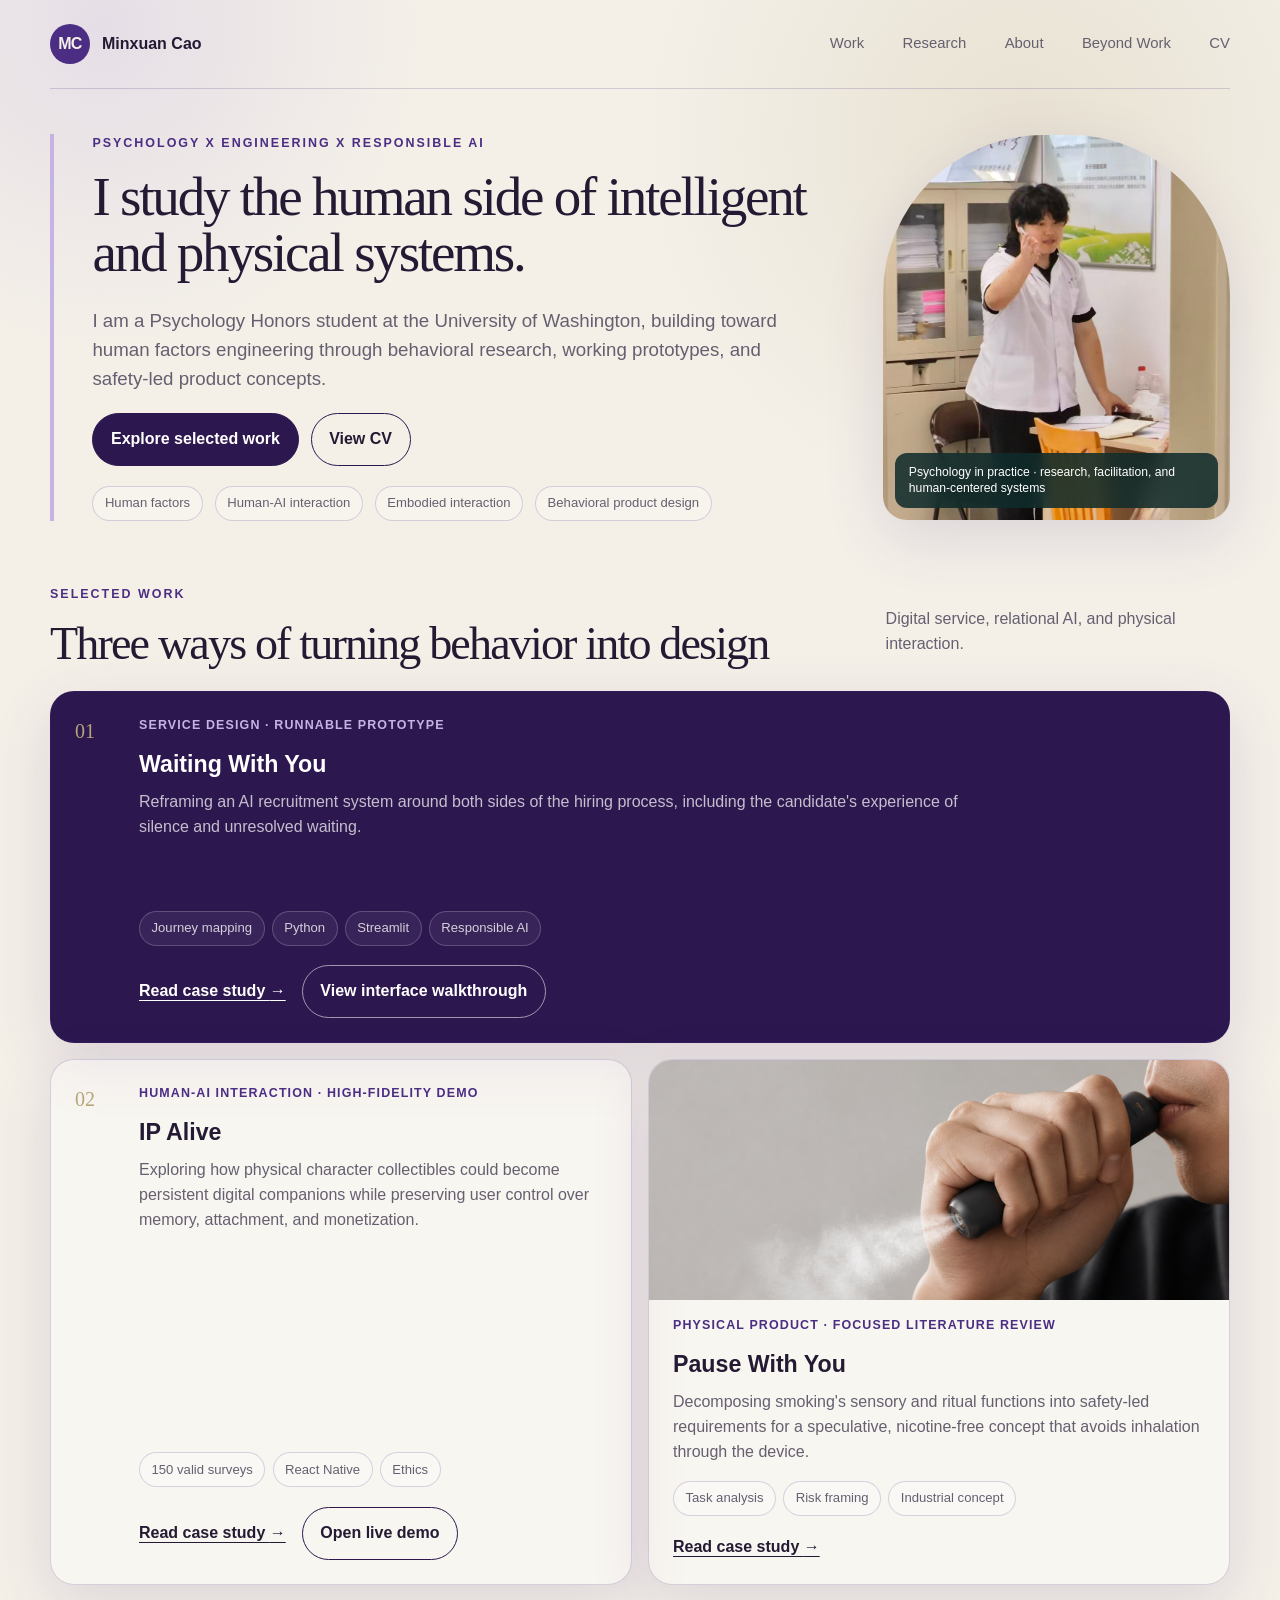
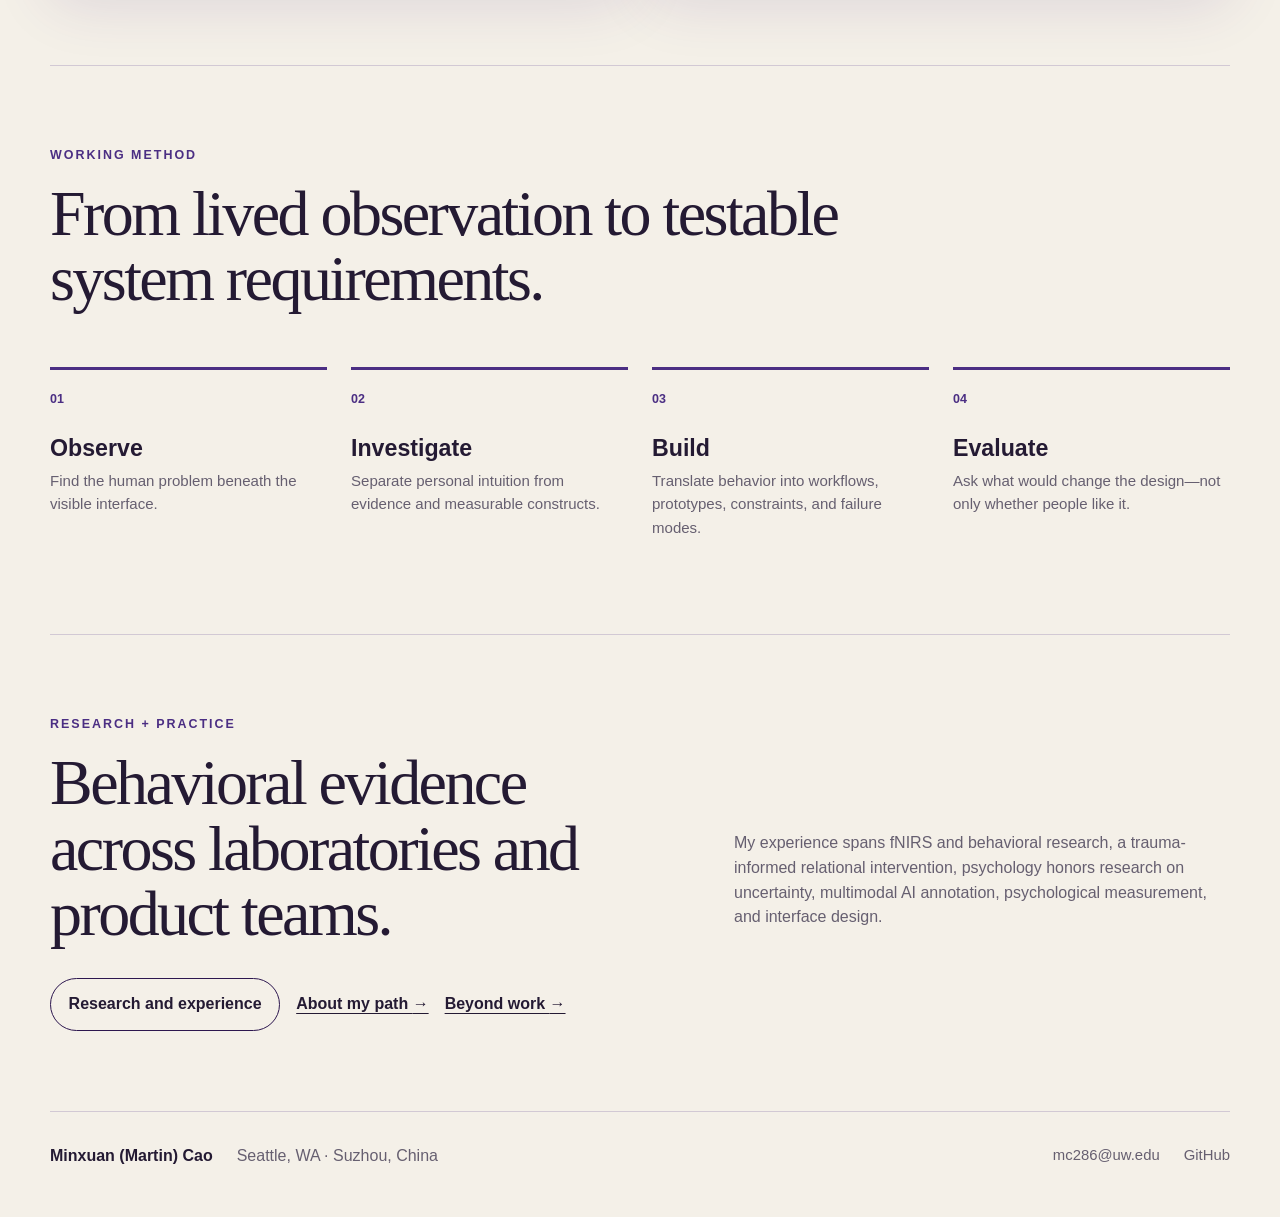
==== index.html @ 7fe69be4 "Refresh portfolio with UW purple palette" ====
<!doctype html>
<html lang="en">
  <head>
    <meta charset="UTF-8" />
    <meta name="viewport" content="width=device-width, initial-scale=1.0" />
    <meta
      name="description"
      content="Minxuan (Martin) Cao's portfolio in human factors, human-AI interaction, behavioral research, and physical product design."
    />
    <meta name="theme-color" content="#2d174f" />
    <meta property="og:title" content="Minxuan (Martin) Cao | Human Factors Portfolio" />
    <meta property="og:description" content="Human factors, human-AI interaction, and behavioral product design through research and working prototypes." />
    <meta property="og:image" content="https://martincaominxuan.github.io/Beginner-Martin-personal-portfolio/assets/images/og-uw.png" />
    <meta property="og:type" content="website" />
    <meta name="twitter:card" content="summary_large_image" />
    <meta name="twitter:title" content="Minxuan (Martin) Cao | Human Factors Portfolio" />
    <meta name="twitter:description" content="Human factors, human-AI interaction, and behavioral product design through research and working prototypes." />
    <meta name="twitter:image" content="https://martincaominxuan.github.io/Beginner-Martin-personal-portfolio/assets/images/og-uw.png" />
    <title>Minxuan (Martin) Cao | Human Factors Portfolio</title>
    <link rel="stylesheet" href="styles.css?v=20261004-uw" />
  </head>
  <body>
    <a class="skip-link" href="#main">Skip to content</a>
    <header class="site-header">
      <a class="wordmark" href="index.html" aria-label="Martin Cao home">
        <span>MC</span>
        <span class="wordmark-text">Minxuan Cao</span>
      </a>
      <nav aria-label="Primary navigation">
        <a href="#work">Work</a>
        <a href="research.html">Research</a>
        <a href="about.html">About</a>
        <a href="personal.html">Beyond Work</a>
        <a href="assets/documents/Martin_Cao_Web_CV.pdf">CV</a>
      </nav>
    </header>

    <main id="main">
      <section class="hero" aria-labelledby="hero-title">
        <div class="hero-content">
          <div class="eyebrow">Psychology x Engineering x Responsible AI</div>
          <h1 id="hero-title">I study the human side of intelligent and physical systems.</h1>
          <p class="hero-copy">
            I am a Psychology Honors student at the University of Washington, building toward
            human factors engineering through behavioral research, working prototypes, and
            safety-led product concepts.
          </p>
          <div class="hero-actions">
            <a class="button button-primary" href="#work">Explore selected work</a>
            <a class="button button-secondary" href="assets/documents/Martin_Cao_Web_CV.pdf">View CV</a>
          </div>
          <ul class="focus-list" aria-label="Areas of focus">
            <li>Human factors</li>
            <li>Human-AI interaction</li>
            <li>Embodied interaction</li>
            <li>Behavioral product design</li>
          </ul>
        </div>
        <figure class="hero-portrait">
          <img src="assets/images/martin-research.jpg?v=20261004" alt="Martin Cao speaking during a psychology program activity" />
          <figcaption>Psychology in practice · research, facilitation, and human-centered systems</figcaption>
        </figure>
      </section>

      <section class="work-section" id="work" aria-labelledby="work-title">
        <div class="section-heading">
          <div>
            <p class="eyebrow">Selected work</p>
            <h2 id="work-title">Three ways of turning behavior into design</h2>
          </div>
          <p>Digital service, relational AI, and physical interaction.</p>
        </div>

        <div class="project-grid">
          <article class="project-card project-card-featured">
            <div class="project-index">01</div>
            <div class="project-body">
              <p class="project-type">Service design · Runnable prototype</p>
              <h3>Waiting With You</h3>
              <p>
                Reframing an AI recruitment system around both sides of the hiring process,
                including the candidate's experience of silence and unresolved waiting.
              </p>
              <ul class="project-tags">
                <li>Journey mapping</li><li>Python</li><li>Streamlit</li><li>Responsible AI</li>
              </ul>
              <div class="project-links"><a class="text-link" href="case-studies/waiting-with-you.html">Read case study <span aria-hidden="true">→</span></a><a class="button button-secondary" href="case-studies/waiting-with-you.html#prototype">View interface walkthrough</a></div>
            </div>
          </article>

          <article class="project-card">
            <div class="project-index">02</div>
            <div class="project-body">
              <p class="project-type">Human-AI interaction · High-fidelity demo</p>
              <h3>IP Alive</h3>
              <p>
                Exploring how physical character collectibles could become persistent digital
                companions while preserving user control over memory, attachment, and monetization.
              </p>
              <ul class="project-tags">
                <li>150 valid surveys</li><li>React Native</li><li>Ethics</li>
              </ul>
              <div class="project-links"><a class="text-link" href="case-studies/ip-alive.html">Read case study <span aria-hidden="true">→</span></a><a class="button button-secondary" href="demos/ip-alive/">Open live demo</a></div>
            </div>
          </article>

          <article class="project-card project-card-image">
            <img src="assets/images/pause-with-you-hero.png" alt="Pause With You short cylindrical concept held in a closed-fist grip" />
            <div class="project-body">
              <p class="project-type">Physical product · Focused literature review</p>
              <h3>Pause With You</h3>
              <p>
                Decomposing smoking's sensory and ritual functions into safety-led requirements
                for a speculative, nicotine-free concept that avoids inhalation through the device.
              </p>
              <ul class="project-tags">
                <li>Task analysis</li><li>Risk framing</li><li>Industrial concept</li>
              </ul>
              <a class="text-link" href="case-studies/pause-with-you.html">Read case study <span aria-hidden="true">→</span></a>
            </div>
          </article>
        </div>
      </section>

      <section class="approach" id="approach" aria-labelledby="approach-title">
        <p class="eyebrow">Working method</p>
        <h2 id="approach-title">From lived observation to testable system requirements.</h2>
        <div class="process-grid">
          <div><span>01</span><h3>Observe</h3><p>Find the human problem beneath the visible interface.</p></div>
          <div><span>02</span><h3>Investigate</h3><p>Separate personal intuition from evidence and measurable constructs.</p></div>
          <div><span>03</span><h3>Build</h3><p>Translate behavior into workflows, prototypes, constraints, and failure modes.</p></div>
          <div><span>04</span><h3>Evaluate</h3><p>Ask what would change the design—not only whether people like it.</p></div>
        </div>
      </section>

      <section class="experience-preview" id="experience" aria-labelledby="experience-title">
        <div>
          <p class="eyebrow">Research + practice</p>
          <h2 id="experience-title">Behavioral evidence across laboratories and product teams.</h2>
        </div>
        <p>
          My experience spans fNIRS and behavioral research, a trauma-informed relational
          intervention, psychology honors research on uncertainty, multimodal AI annotation,
          psychological measurement, and interface design.
        </p>
        <div class="link-row">
          <a class="button button-secondary" href="research.html">Research and experience</a>
          <a class="text-link" href="about.html">About my path <span aria-hidden="true">→</span></a>
          <a class="text-link" href="personal.html">Beyond work <span aria-hidden="true">→</span></a>
        </div>
      </section>
    </main>

    <footer>
      <div>
        <strong>Minxuan (Martin) Cao</strong>
        <span>Seattle, WA · Suzhou, China</span>
      </div>
      <div class="footer-links">
        <a href="mailto:mc286@uw.edu">mc286@uw.edu</a>
        <a href="https://github.com/MartinCaominxuan">GitHub</a>
      </div>
    </footer>
  </body>
</html>
---- styles.css ----
:root {
  --ink: #241a33;
  --muted: #665f70;
  --paper: #f4f0e8;
  --paper-deep: #e9e2d5;
  --forest: #2d174f;
  --teal: #4b2e83;
  --mint: #c5b4e3;
  --gold: #b7a57a;
  --uw-purple: #4b2e83;
  --uw-lavender: #c5b4e3;
  --uw-gold: #b7a57a;
  --line: rgba(75, 46, 131, 0.2);
  --shadow: 0 18px 60px rgba(75, 46, 131, 0.14);
  --max: 1180px;
}

* { box-sizing: border-box; }

html { scroll-behavior: smooth; }

body {
  margin: 0;
  color: var(--ink);
  background:
    radial-gradient(circle at 8% 1%, rgba(197, 180, 227, 0.3), transparent 20rem),
    radial-gradient(circle at 80% 5%, rgba(183, 165, 122, 0.2), transparent 24rem),
    var(--paper);
  font-family: Inter, ui-sans-serif, -apple-system, BlinkMacSystemFont, "Segoe UI", sans-serif;
  line-height: 1.55;
}

a { color: inherit; }

.skip-link {
  position: fixed;
  left: 1rem;
  top: -4rem;
  z-index: 100;
  padding: 0.75rem 1rem;
  background: white;
  border-radius: 0.5rem;
}

.skip-link:focus { top: 1rem; }

.site-header,
main,
footer {
  width: min(calc(100% - 2.5rem), var(--max));
  margin-inline: auto;
}

.site-header {
  display: flex;
  align-items: center;
  justify-content: space-between;
  padding: 1.5rem 0;
  border-bottom: 1px solid var(--line);
}

.wordmark {
  display: inline-flex;
  align-items: center;
  gap: 0.75rem;
  text-decoration: none;
  font-weight: 760;
}

.wordmark > span:first-child {
  display: grid;
  place-items: center;
  width: 2.5rem;
  aspect-ratio: 1;
  color: var(--paper);
  background: var(--uw-purple);
  border-radius: 50%;
  letter-spacing: -0.05em;
}

nav { display: flex; gap: clamp(1rem, 3vw, 2.5rem); }

nav a,
.footer-links a {
  color: var(--muted);
  text-decoration: none;
  font-size: 0.93rem;
}

nav a:hover,
nav a:focus-visible,
nav a[aria-current="page"],
.footer-links a:hover,
.footer-links a:focus-visible { color: var(--uw-purple); }

.hero {
  display: grid;
  grid-template-columns: minmax(0, 1.2fr) minmax(270px, 0.55fr);
  align-items: center;
  gap: clamp(2rem, 6vw, 5rem);
  padding: clamp(2.25rem, 5vh, 3.5rem) 0 clamp(1.75rem, 4vh, 2.75rem);
}

.hero-content {
  padding-left: clamp(1rem, 3vw, 2.5rem);
  border-left: 4px solid var(--uw-lavender);
}

.hero-portrait {
  position: relative;
  margin: 0;
  overflow: hidden;
  border-radius: 10rem 10rem 1.5rem 1.5rem;
  background: var(--paper-deep);
  box-shadow: var(--shadow);
}

.hero-portrait img {
  display: block;
  width: 100%;
  aspect-ratio: 0.9;
  object-fit: cover;
  object-position: 50% 42%;
}

.hero-portrait figcaption {
  position: absolute;
  right: 0.75rem;
  bottom: 0.75rem;
  left: 0.75rem;
  padding: 0.7rem 0.85rem;
  color: white;
  border-radius: 0.75rem;
  background: rgba(16, 44, 44, 0.86);
  backdrop-filter: blur(8px);
  font-size: 0.76rem;
  line-height: 1.35;
}

.eyebrow {
  margin: 0 0 1rem;
  color: var(--teal);
  font-size: 0.78rem;
  font-weight: 800;
  letter-spacing: 0.16em;
  text-transform: uppercase;
}

h1,
h2,
h3,
p { margin-top: 0; }

h1,
h2 {
  font-family: Georgia, "Times New Roman", serif;
  font-weight: 500;
  letter-spacing: -0.04em;
  line-height: 1.02;
}

h1 {
  max-width: 850px;
  margin-bottom: 1.5rem;
  font-size: clamp(2.8rem, 4.3vw, 4.35rem);
}

h2 { font-size: clamp(2.2rem, 5vw, 4.5rem); }

h3 {
  margin-bottom: 0.75rem;
  font-size: 1.45rem;
  line-height: 1.15;
}

.hero-copy {
  max-width: 720px;
  color: var(--muted);
  font-size: clamp(1.02rem, 1.5vw, 1.17rem);
}

.hero-actions,
.focus-list {
  display: flex;
  flex-wrap: wrap;
  gap: 0.75rem;
}

.hero-actions { margin: 1.25rem 0; }

.button {
  display: inline-flex;
  justify-content: center;
  padding: 0.82rem 1.1rem;
  border: 1px solid var(--forest);
  border-radius: 999px;
  text-decoration: none;
  font-weight: 700;
  transition: transform 160ms ease, background 160ms ease, color 160ms ease;
}

.button:hover,
.button:focus-visible { transform: translateY(-2px); }

:focus-visible { outline: 3px solid var(--uw-lavender); outline-offset: 3px; }

.button-primary { color: white; background: var(--forest); }
.button-secondary { background: transparent; }

.focus-list,
.project-tags {
  margin: 0;
  padding: 0;
  list-style: none;
}

.focus-list li,
.project-tags li {
  padding: 0.4rem 0.72rem;
  border: 1px solid var(--line);
  border-radius: 999px;
  color: var(--muted);
  background: rgba(255,255,255,0.28);
  font-size: 0.82rem;
}

.work-section,
.approach,
.experience-preview { padding: 5rem 0; }

.hero + .work-section { padding-top: 1.75rem; }
.hero + .work-section .section-heading { margin-bottom: 1.5rem; }
.hero + .work-section .section-heading h2 { font-size: clamp(2rem, 3.6vw, 3.4rem); }

.section-heading {
  display: grid;
  grid-template-columns: minmax(0, 1.4fr) minmax(220px, 0.6fr);
  align-items: end;
  gap: 2rem;
  margin-bottom: 2.5rem;
}

.section-heading h2 { margin-bottom: 0; }
.section-heading > p { margin: 0 0 0.65rem; color: var(--muted); }

.project-grid {
  display: grid;
  grid-template-columns: repeat(2, minmax(0, 1fr));
  gap: 1rem;
}

.project-card {
  display: grid;
  grid-template-columns: 3rem minmax(0, 1fr);
  gap: 1rem;
  min-height: 25rem;
  padding: 1.5rem;
  border: 1px solid var(--line);
  border-radius: 1.5rem;
  background: rgba(255,255,255,0.38);
  box-shadow: var(--shadow);
}

.project-card-featured {
  grid-column: 1 / -1;
  min-height: 22rem;
  color: white;
  background: var(--forest);
}

.project-card-image {
  grid-template-columns: 1fr;
  padding: 0;
  overflow: hidden;
}

.project-card-image img {
  width: 100%;
  height: 15rem;
  object-fit: cover;
  background: var(--paper-deep);
}

.project-card-image .project-body { padding: 0 1.5rem 1.5rem; }

.project-index {
  color: var(--gold);
  font-family: Georgia, serif;
  font-size: 1.25rem;
}

.project-body {
  display: flex;
  flex-direction: column;
  align-items: flex-start;
}

.project-body > p:not(.project-type) { max-width: 52rem; color: var(--muted); }
.project-card-featured .project-body > p:not(.project-type) { color: rgba(255,255,255,0.72); }

.project-type {
  margin-bottom: 1rem;
  color: var(--teal);
  font-size: 0.78rem;
  font-weight: 800;
  letter-spacing: 0.09em;
  text-transform: uppercase;
}

.project-card-featured .project-type { color: var(--mint); }

.project-tags {
  display: flex;
  flex-wrap: wrap;
  gap: 0.45rem;
  margin: auto 0 1.2rem;
}

.project-card-featured .project-tags li {
  color: rgba(255,255,255,0.78);
  border-color: rgba(255,255,255,0.2);
  background: rgba(255,255,255,0.06);
}

.project-card-featured .button-secondary { border-color: rgba(255,255,255,0.55); }

.text-link {
  color: inherit;
  text-decoration-thickness: 1px;
  text-underline-offset: 0.25rem;
  font-weight: 750;
}

.project-links { display: flex; flex-wrap: wrap; align-items: center; gap: 1rem; }

.approach {
  border-top: 1px solid var(--line);
  border-bottom: 1px solid var(--line);
}

.approach > h2 { max-width: 850px; }

.process-grid {
  display: grid;
  grid-template-columns: repeat(4, minmax(0, 1fr));
  gap: 1.5rem;
  margin-top: 3.5rem;
}

.process-grid > div { border-top: 3px solid var(--teal); padding-top: 1rem; }
.process-grid span { color: var(--teal); font-size: 0.78rem; font-weight: 800; }
.process-grid h3 { margin: 1.5rem 0 0.45rem; }
.process-grid p { color: var(--muted); font-size: 0.94rem; }

.experience-preview {
  display: grid;
  grid-template-columns: minmax(0, 1fr) minmax(280px, 0.8fr);
  align-items: end;
  gap: 2rem 4rem;
}

.experience-preview h2 { margin-bottom: 0; }
.experience-preview > p { color: var(--muted); }
.experience-preview .button { justify-self: start; }

.link-row {
  display: flex;
  flex-wrap: wrap;
  align-items: center;
  gap: 1rem;
}

/* ---------- Interior pages ---------- */
.page-hero,
.project-hero { padding: clamp(4rem, 9vw, 7rem) 0 3.5rem; }

.page-hero h1,
.project-hero h1 { max-width: 980px; font-size: clamp(3.4rem, 8vw, 7rem); }

.page-intro,
.project-deck {
  max-width: 780px;
  color: var(--muted);
  font-size: clamp(1.08rem, 2vw, 1.3rem);
}

.breadcrumb {
  display: inline-block;
  margin-bottom: 2rem;
  color: var(--muted);
  font-size: 0.88rem;
  text-decoration: none;
}

.breadcrumb:hover { color: var(--teal); }

.status-pill {
  display: inline-flex;
  margin-top: 1rem;
  padding: 0.42rem 0.72rem;
  color: var(--teal);
  border: 1px solid rgba(29, 102, 96, 0.28);
  border-radius: 999px;
  background: rgba(185, 223, 213, 0.2);
  font-size: 0.8rem;
  font-weight: 750;
}

.meta-grid {
  display: grid;
  grid-template-columns: repeat(4, minmax(0, 1fr));
  gap: 1px;
  margin: 1rem 0 4rem;
  overflow: hidden;
  border: 1px solid var(--line);
  border-radius: 1rem;
  background: var(--line);
}

.meta-grid > div { min-height: 8rem; padding: 1.25rem; background: var(--paper); }
.meta-grid dt { margin-bottom: 0.75rem; color: var(--muted); font-size: 0.75rem; font-weight: 800; letter-spacing: 0.1em; text-transform: uppercase; }
.meta-grid dd { margin: 0; font-weight: 700; }

.case-layout {
  display: grid;
  grid-template-columns: minmax(180px, 0.28fr) minmax(0, 1fr);
  gap: clamp(2rem, 6vw, 6rem);
  padding-bottom: 6rem;
}

.case-nav { align-self: start; position: sticky; top: 2rem; }
.case-nav strong { display: block; margin-bottom: 0.8rem; font-size: 0.78rem; letter-spacing: 0.1em; text-transform: uppercase; }
.case-nav a { display: block; padding: 0.4rem 0; color: var(--muted); text-decoration: none; font-size: 0.9rem; }
.case-nav a:hover { color: var(--teal); }

.case-content section { padding: 0 0 4.5rem; scroll-margin-top: 2rem; }
.case-content h2 { max-width: 760px; margin-bottom: 1.5rem; font-size: clamp(2rem, 4vw, 3.5rem); }
.case-content h3 { margin-top: 2rem; }
.case-content > section > p,
.case-content li { max-width: 780px; }
.case-content p,
.case-content li { color: var(--muted); }
.case-content strong { color: var(--ink); }

.lead-quote {
  max-width: 820px;
  margin: 2.5rem 0;
  padding: 1.5rem 0 1.5rem 1.5rem;
  border-left: 4px solid var(--gold);
  font-family: Georgia, serif;
  font-size: clamp(1.35rem, 3vw, 2rem);
  line-height: 1.35;
}

.metric-grid,
.principle-grid,
.research-grid {
  display: grid;
  grid-template-columns: repeat(3, minmax(0, 1fr));
  gap: 1rem;
  margin: 2rem 0;
}

.metric,
.principle,
.research-card {
  padding: 1.4rem;
  border: 1px solid var(--line);
  border-radius: 1rem;
  background: rgba(255,255,255,0.28);
}

.metric strong {
  display: block;
  margin-bottom: 0.25rem;
  color: var(--teal);
  font-family: Georgia, serif;
  font-size: 2.4rem;
  font-weight: 500;
}

.metric span,
.principle p,
.research-card p { color: var(--muted); font-size: 0.9rem; }

.comparison {
  display: grid;
  grid-template-columns: repeat(2, minmax(0, 1fr));
  gap: 1rem;
  margin: 2rem 0;
}

.comparison > div { padding: 1.5rem; border-radius: 1rem; background: var(--paper-deep); }
.comparison > div:last-child { color: white; background: var(--forest); }
.comparison > div:last-child p,
.comparison > div:last-child li { color: rgba(255,255,255,0.74); }

.flow {
  display: grid;
  grid-template-columns: repeat(4, minmax(0, 1fr));
  gap: 0.75rem;
  margin: 2rem 0;
}

.flow > div {
  position: relative;
  min-height: 9rem;
  padding: 1.2rem;
  border-top: 3px solid var(--teal);
  background: rgba(255,255,255,0.34);
}

.flow span { color: var(--teal); font-size: 0.75rem; font-weight: 800; }
.flow h3 { margin: 1rem 0 0.35rem; font-size: 1.05rem; }
.flow p { margin-bottom: 0; font-size: 0.86rem; }

.callout {
  margin: 2rem 0;
  padding: clamp(1.5rem, 4vw, 2.5rem);
  color: white;
  border-radius: 1.25rem;
  background: var(--forest);
}

.callout p { color: rgba(255,255,255,0.75); }
.callout strong { color: var(--mint); }

.media-frame {
  margin: 2rem 0;
  overflow: hidden;
  border: 1px solid var(--line);
  border-radius: 1.25rem;
  background: var(--paper-deep);
}

.media-frame img { display: block; width: 100%; height: auto; }
.media-caption { padding: 0.8rem 1rem; color: var(--muted); font-size: 0.8rem; }

.interactive-demo {
  margin: 2rem 0;
  padding: 1rem;
  border: 1px solid rgba(75, 46, 131, 0.22);
  border-radius: 1.4rem;
  background: rgba(197, 180, 227, 0.13);
}

.interactive-demo-header {
  display: flex;
  align-items: center;
  justify-content: space-between;
  gap: 1rem;
  margin-bottom: 1rem;
}

.interactive-demo-header p { margin: 0; color: var(--muted); font-size: 0.86rem; }
.interactive-demo iframe { display: block; width: 100%; height: 760px; border: 0; border-radius: 1rem; background: white; }
.interactive-demo.mobile-demo iframe { width: min(100%, 430px); height: 780px; margin-inline: auto; border: 10px solid #201c27; border-radius: 2rem; }
.demo-placeholder { display: grid; min-height: 20rem; place-items: center; padding: 2rem; text-align: center; border: 1px dashed rgba(75, 46, 131, .35); border-radius: 1rem; background: rgba(255,255,255,.45); }
.demo-placeholder p { max-width: 38rem; color: var(--muted); }

.slide-jumps {
  display: flex;
  gap: 0.55rem;
  margin: 1.5rem 0 0.8rem;
}

.slide-jumps a {
  display: grid;
  width: 2rem;
  aspect-ratio: 1;
  place-items: center;
  color: var(--muted);
  border: 1px solid var(--line);
  border-radius: 50%;
  background: rgba(255,255,255,0.35);
  text-decoration: none;
  font-size: 0.8rem;
  font-weight: 800;
}

.slide-jumps a:hover,
.slide-jumps a:focus-visible { color: white; background: var(--uw-purple); }

.walkthrough-strip {
  display: grid;
  grid-auto-columns: min(92%, 920px);
  grid-auto-flow: column;
  gap: 1rem;
  margin: 0 0 1.5rem;
  padding: 0.25rem 0.25rem 1.1rem;
  overflow-x: auto;
  overscroll-behavior-inline: contain;
  scroll-snap-type: inline mandatory;
  scroll-padding-inline: 0.25rem;
}

.walkthrough-strip figure {
  margin: 0;
  overflow: hidden;
  scroll-margin-top: 2rem;
  scroll-snap-align: start;
  border: 1px solid var(--line);
  border-radius: 1.1rem;
  background: rgba(255,255,255,0.45);
  box-shadow: var(--shadow);
}

.walkthrough-strip img { display: block; width: 100%; height: auto; }
.walkthrough-strip figcaption { padding: 1rem 1.15rem 1.2rem; color: var(--muted); font-size: 0.86rem; }
.walkthrough-strip figcaption strong { color: var(--ink); }
.boundary-note { margin-top: 1rem; font-size: 0.86rem; }

.prototype-window {
  display: grid;
  grid-template-columns: 0.7fr 1.3fr;
  min-height: 26rem;
  margin: 2rem 0;
  overflow: hidden;
  border: 1px solid var(--line);
  border-radius: 1.25rem;
  box-shadow: var(--shadow);
}

.prototype-sidebar { padding: 1.5rem; color: white; background: var(--forest); }
.prototype-sidebar div { margin: 1rem 0; padding: 0.65rem; border-radius: 0.55rem; background: rgba(255,255,255,0.08); }
.prototype-main { padding: 1.5rem; background: #fbfaf6; }
.prototype-stage { display: flex; gap: 0.45rem; margin: 1.5rem 0; }
.prototype-stage span { flex: 1; height: 0.45rem; border-radius: 99px; background: var(--paper-deep); }
.prototype-stage span.active { background: var(--teal); }
.prototype-message { margin-top: 2rem; padding: 1.25rem; border-left: 3px solid var(--gold); background: var(--paper); }

.phone-stage {
  display: grid;
  grid-template-columns: repeat(3, minmax(0, 1fr));
  align-items: center;
  gap: 1rem;
  margin: 2rem 0;
  padding: 2rem;
  border-radius: 1.5rem;
  background: var(--forest);
}

.phone {
  min-height: 25rem;
  padding: 0.7rem;
  border: 1px solid rgba(255,255,255,0.24);
  border-radius: 1.8rem;
  background: #f7f2e9;
}

.phone:nth-child(2) { transform: translateY(-1rem); }
.phone-screen { height: 100%; padding: 1rem; border-radius: 1.25rem; background: linear-gradient(160deg, #e1f0ea, #f8eee2); }
.phone-screen small { color: var(--teal); font-weight: 800; }
.character-orb { width: 7rem; aspect-ratio: 1; margin: 2rem auto; border-radius: 50%; background: radial-gradient(circle at 35% 30%, #f4cf83, #a64f3e 54%, #52332e); box-shadow: 0 0 0 0.8rem rgba(255,255,255,0.5); }
.memory-card { margin-top: 1rem; padding: 1rem; border-radius: 0.8rem; background: rgba(255,255,255,0.75); }

.risk-table { width: 100%; margin: 2rem 0; border-collapse: collapse; }
.risk-table th,
.risk-table td { padding: 0.9rem; border-bottom: 1px solid var(--line); text-align: left; vertical-align: top; }
.risk-table th { font-size: 0.76rem; letter-spacing: 0.08em; text-transform: uppercase; }
.risk-table td { color: var(--muted); }

.timeline { margin: 3rem 0; }
.timeline-item { display: grid; grid-template-columns: 11rem minmax(0, 1fr); gap: 2rem; padding: 1.4rem 0; border-top: 1px solid var(--line); }
.timeline-item time { color: var(--teal); font-weight: 800; }
.timeline-item h3 { margin: 0 0 0.4rem; }

.publication-list { list-style: none; margin: 2rem 0; padding: 0; }
.publication-list li { padding: 1.25rem 0; border-top: 1px solid var(--line); }
.publication-list a { color: var(--teal); }

.featured-publication {
  display: grid;
  grid-template-columns: minmax(220px, 0.42fr) minmax(0, 1fr);
  gap: clamp(1.5rem, 5vw, 4rem);
  align-items: center;
  margin: 2.5rem 0 3.5rem;
  padding: clamp(1rem, 3vw, 2rem);
  color: white;
  border-radius: 1.5rem;
  background: var(--forest);
  box-shadow: var(--shadow);
}

.publication-cover {
  display: block;
  overflow: hidden;
  border-radius: 0.75rem;
  background: white;
  box-shadow: 0 14px 36px rgba(0, 0, 0, 0.24);
  transform: rotate(-1.2deg);
}

.publication-cover img { display: block; width: 100%; height: auto; }
.publication-copy h3 { margin-bottom: 0.35rem; font-family: Georgia, "Times New Roman", serif; font-size: clamp(2rem, 4vw, 3.6rem); font-weight: 500; letter-spacing: -0.035em; }
.publication-copy > p:not(.publication-status):not(.publication-subtitle) { color: rgba(255,255,255,0.72); }
.publication-status { margin-bottom: 0.8rem; color: var(--mint); font-size: 0.76rem; font-weight: 800; letter-spacing: 0.12em; text-transform: uppercase; }
.publication-subtitle { max-width: 42rem; color: white; font-weight: 700; }
.publication-meta { display: flex; flex-wrap: wrap; gap: 0.55rem; margin: 1.35rem 0; }
.publication-meta span { padding: 0.4rem 0.68rem; color: rgba(255,255,255,0.78); border: 1px solid rgba(255,255,255,0.22); border-radius: 999px; font-size: 0.78rem; }
.featured-publication .button-primary { color: var(--forest); border-color: var(--mint); background: var(--mint); }

/* ---------- Beyond Work ---------- */
.personal-hero {
  display: grid;
  grid-template-columns: minmax(0, 1.2fr) minmax(300px, 0.58fr);
  align-items: center;
  gap: clamp(2rem, 7vw, 6rem);
  padding: clamp(4rem, 9vw, 7rem) 0 5rem;
}

.personal-hero h1 { font-size: clamp(3.3rem, 7vw, 6.6rem); }
.portrait-card,
.personal-chapter figure,
.personal-gallery figure { margin: 0; }

.portrait-card {
  overflow: hidden;
  border-radius: 48% 48% 1.4rem 1.4rem;
  background: var(--forest);
  box-shadow: var(--shadow);
}

.portrait-card img { display: block; width: 100%; aspect-ratio: 0.92; object-fit: cover; object-position: 50% 20%; }
.portrait-card figcaption { padding: 1rem 1.2rem 1.25rem; color: rgba(255,255,255,0.72); font-size: 0.82rem; }

.personal-chapter {
  display: grid;
  grid-template-columns: minmax(0, 0.8fr) minmax(340px, 1.2fr);
  align-items: center;
  gap: clamp(2.5rem, 7vw, 6rem);
  padding: 5rem 0;
  border-top: 1px solid var(--line);
}

.personal-chapter h2 { font-size: clamp(2.5rem, 5vw, 4.6rem); }
.personal-copy > p:not(.eyebrow) { color: var(--muted); }
.fact-row { display: flex; flex-wrap: wrap; gap: 0.55rem; margin-top: 1.5rem; }
.fact-row span { padding: 0.42rem 0.7rem; border: 1px solid var(--line); border-radius: 999px; color: var(--muted); font-size: 0.8rem; }

.photo-pair,
.motion-media,
.personal-gallery-grid {
  display: grid;
  grid-template-columns: repeat(2, minmax(0, 1fr));
  gap: 1rem;
}

.photo-pair figure,
.motion-media figure,
.tall-accent,
.personal-gallery figure {
  overflow: hidden;
  border-radius: 1.2rem;
  background: var(--paper-deep);
  box-shadow: var(--shadow);
}

.photo-pair figure:first-child { transform: translateY(1.5rem); }
.photo-pair img { display: block; width: 100%; height: 32rem; object-fit: cover; }
.photo-pair figcaption,
.motion-media figcaption,
.tall-accent figcaption,
.personal-gallery figcaption { padding: 0.8rem 1rem; color: var(--muted); font-size: 0.8rem; }

.personal-chapter-dark {
  width: 100vw;
  margin-left: calc(50% - 50vw);
  padding-inline: max(calc((100vw - var(--max)) / 2), 1.25rem);
  color: white;
  border: 0;
  background: var(--forest);
}

.personal-chapter-dark .eyebrow { color: var(--mint); }
.personal-chapter-dark .personal-copy > p:not(.eyebrow),
.personal-chapter-dark figcaption { color: rgba(255,255,255,0.7); }
.motion-media figure { background: rgba(255,255,255,0.08); }
.motion-media img,
.motion-media video { display: block; width: 100%; height: 30rem; object-fit: cover; }
.motion-media video { background: #080c0c; }

.tall-accent { justify-self: end; width: min(100%, 28rem); }
.tall-accent img { display: block; width: 100%; max-height: 36rem; object-fit: cover; }
.personal-gallery { padding: 5rem 0; border-top: 1px solid var(--line); }
.personal-gallery-grid img { display: block; width: 100%; height: 28rem; object-fit: cover; }

.case-footer {
  display: flex;
  align-items: center;
  justify-content: space-between;
  gap: 1rem;
  padding: 2rem 0 5rem;
  border-top: 1px solid var(--line);
}

footer {
  display: flex;
  justify-content: space-between;
  gap: 2rem;
  padding: 2rem 0 3rem;
  border-top: 1px solid var(--line);
}

footer div { display: flex; flex-wrap: wrap; gap: 0.75rem 1.5rem; }
footer span { color: var(--muted); }

@media (max-width: 780px) {
  .wordmark-text { display: none; }
  nav a:nth-child(2), nav a:nth-child(3) { display: none; }
  .hero { grid-template-columns: 1fr; min-height: auto; padding-top: 3.5rem; }
  .hero-portrait { width: min(100%, 31rem); border-radius: 8rem 8rem 1.25rem 1.25rem; }
  .hero-portrait img { aspect-ratio: 1 / 0.86; object-position: 50% 36%; }
  h1 { font-size: clamp(3rem, 16vw, 5rem); }
  .section-heading,
  .project-grid,
  .experience-preview,
  .case-layout,
  .comparison,
  .prototype-window,
  .personal-hero,
  .featured-publication,
  .personal-chapter { grid-template-columns: 1fr; }
  .project-card-featured { grid-column: auto; }
  .process-grid,
  .flow,
  .meta-grid { grid-template-columns: repeat(2, minmax(0, 1fr)); }
  .case-nav { display: none; }
  .metric-grid,
  .principle-grid,
  .research-grid { grid-template-columns: 1fr; }
  .phone-stage { grid-template-columns: 1fr; }
  .phone { min-height: 18rem; }
  .phone:nth-child(2) { transform: none; }
  .timeline-item { grid-template-columns: 1fr; gap: 0.3rem; }
  .interactive-demo-header { align-items: flex-start; flex-direction: column; }
  .interactive-demo iframe { height: 680px; }
  .portrait-card { width: min(100%, 34rem); }
  .personal-chapter-dark { padding-inline: 1.25rem; }
  .tall-accent { justify-self: start; }
}

@media (max-width: 500px) {
  .site-header, main, footer { width: min(calc(100% - 1.5rem), var(--max)); }
  .site-header { padding: 1rem 0; }
  nav { gap: 1rem; }
  .project-card { grid-template-columns: 1fr; min-height: 0; }
  .process-grid { grid-template-columns: 1fr; }
  .meta-grid,
  .flow { grid-template-columns: 1fr; }
  .case-footer { align-items: flex-start; flex-direction: column; }
  .photo-pair,
  .motion-media,
  .personal-gallery-grid { grid-template-columns: 1fr; }
  .photo-pair figure:first-child { transform: none; }
  .photo-pair img,
  .motion-media img,
  .motion-media video,
  .personal-gallery-grid img { height: auto; max-height: 36rem; }
  .walkthrough-strip { grid-auto-columns: 96%; }
  footer { flex-direction: column; }
}

@media (prefers-reduced-motion: reduce) {
  html { scroll-behavior: auto; }
  * { transition: none !important; }
}
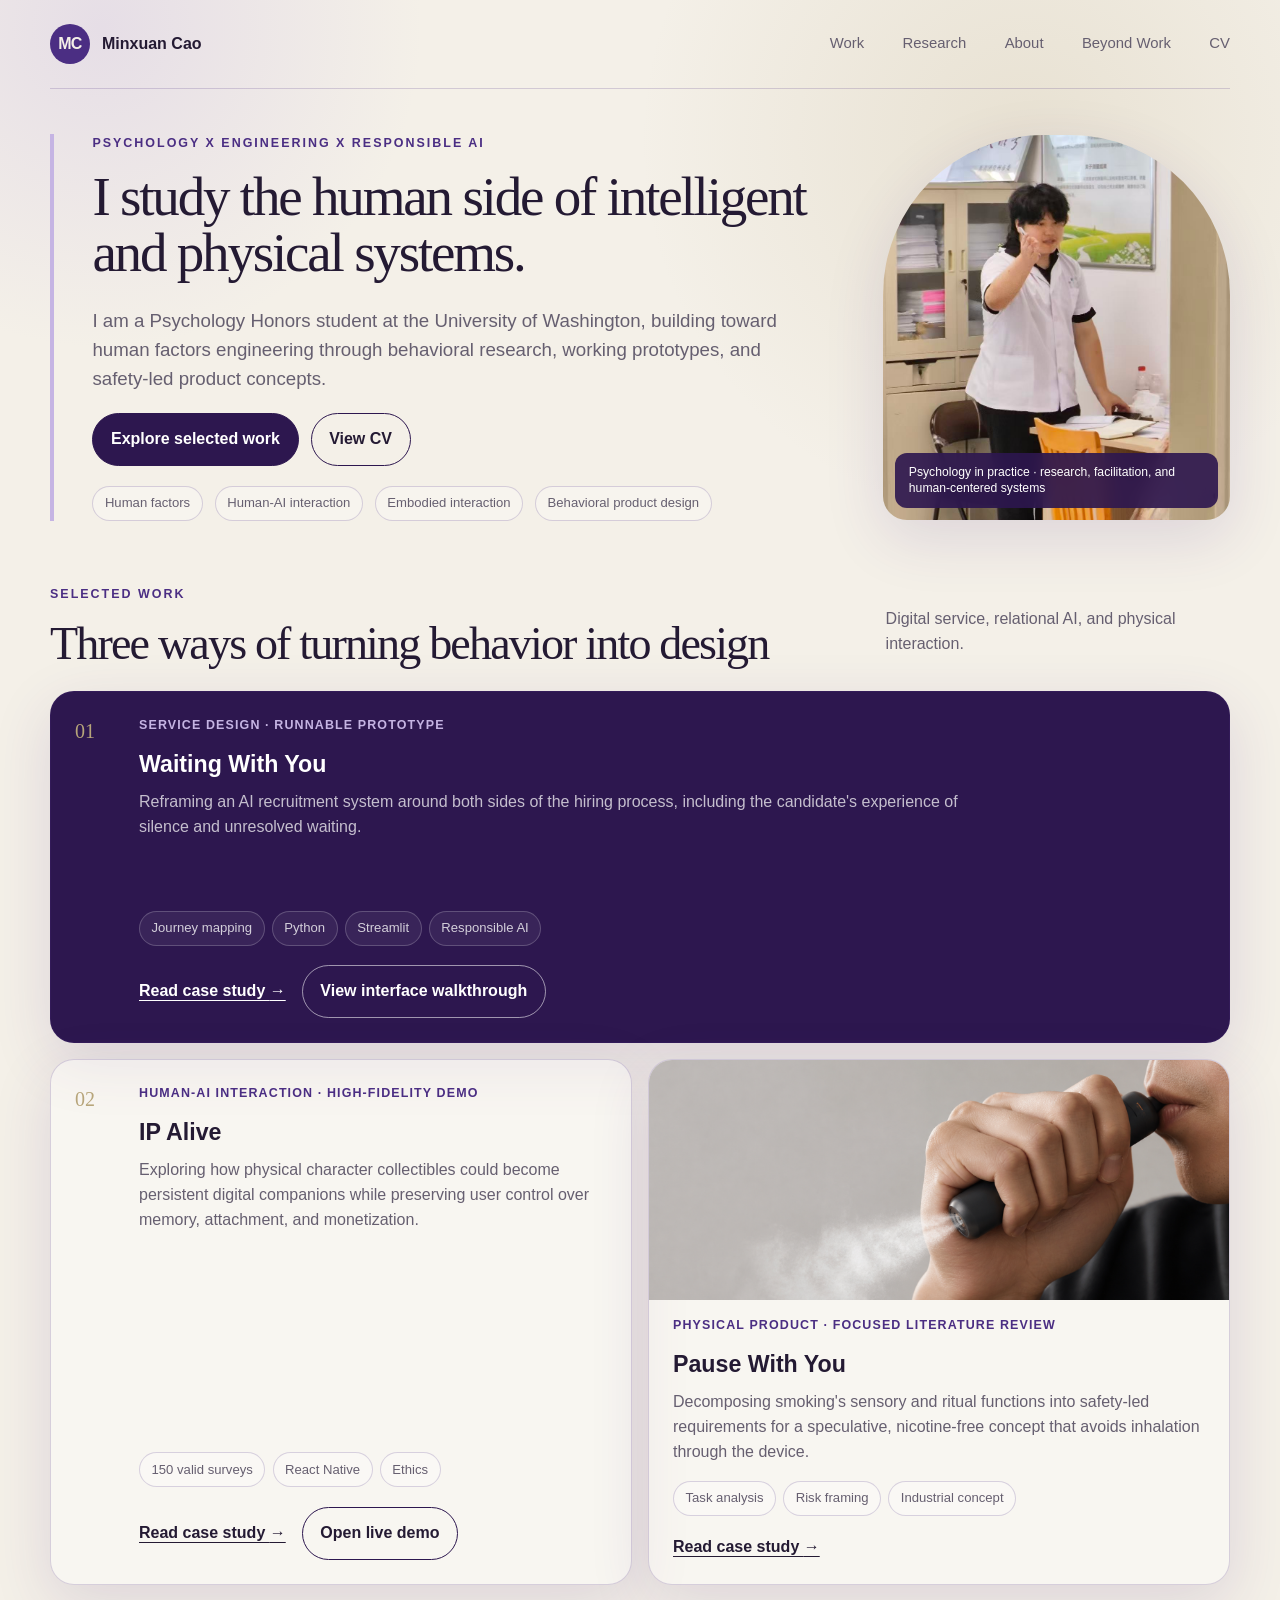
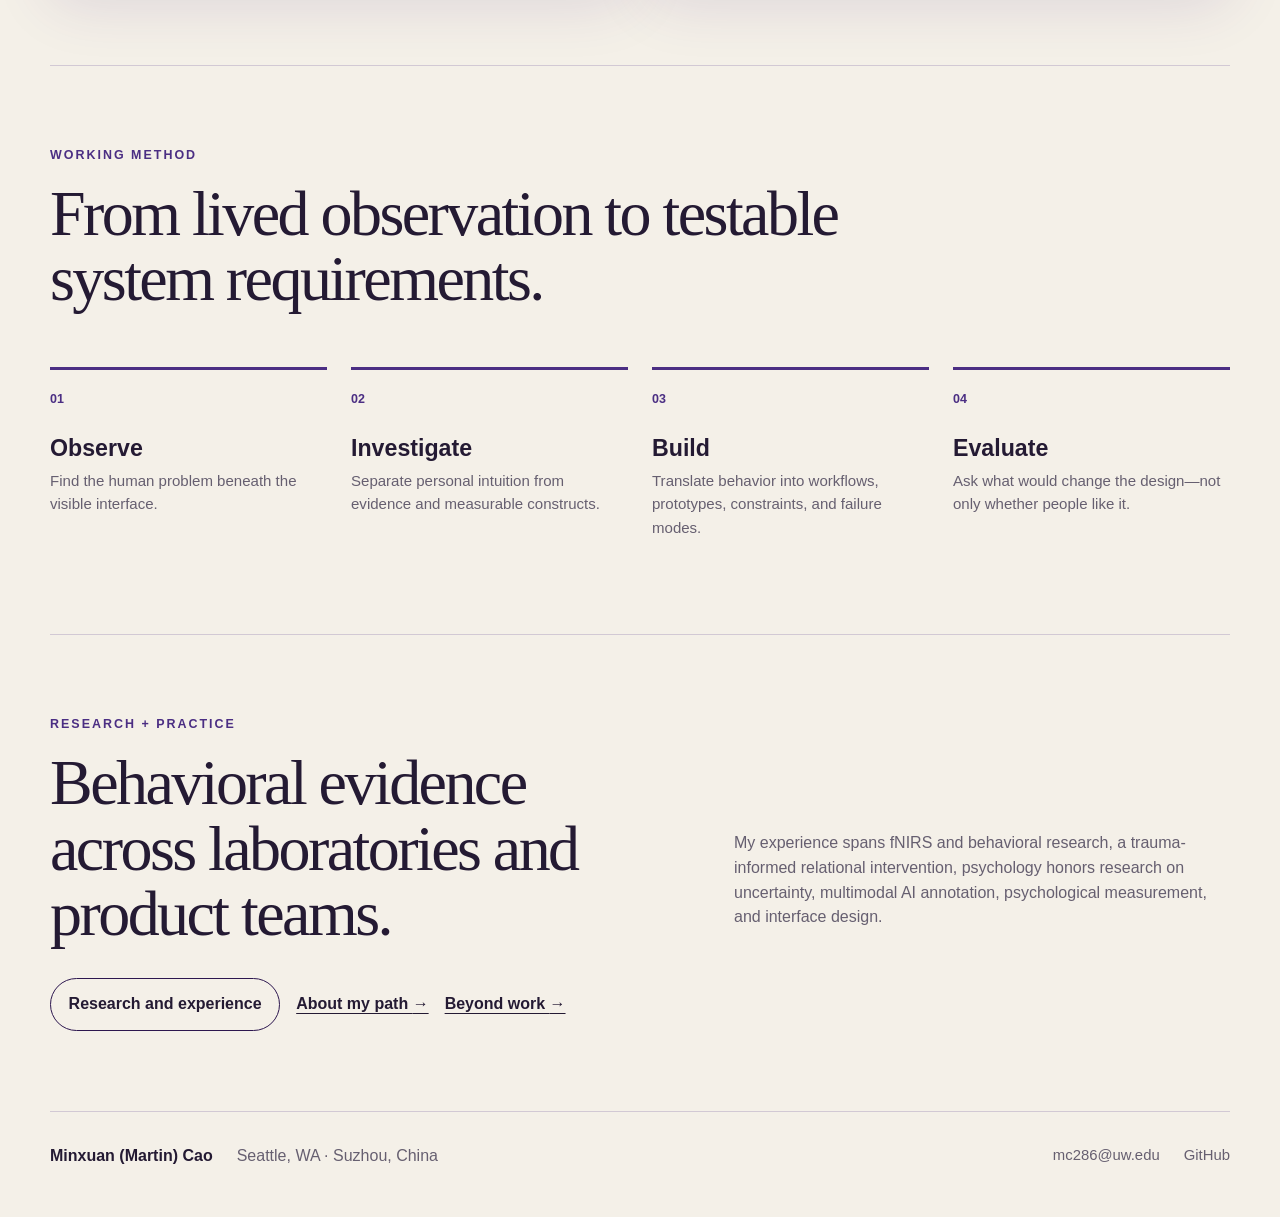
==== commit 2533e0a7: "Fix portfolio image focus and purple caption" ====
--- a/index.html
+++ b/index.html
@@ -17,7 +17,7 @@
     <meta name="twitter:description" content="Human factors, human-AI interaction, and behavioral product design through research and working prototypes." />
     <meta name="twitter:image" content="https://martincaominxuan.github.io/Beginner-Martin-personal-portfolio/assets/images/og-uw.png" />
     <title>Minxuan (Martin) Cao | Human Factors Portfolio</title>
-    <link rel="stylesheet" href="styles.css?v=20261004-uw" />
+    <link rel="stylesheet" href="styles.css?v=20261004-uw2" />
   </head>
   <body>
     <a class="skip-link" href="#main">Skip to content</a>
--- a/styles.css
+++ b/styles.css
@@ -131,7 +131,7 @@
   padding: 0.7rem 0.85rem;
   color: white;
   border-radius: 0.75rem;
-  background: rgba(16, 44, 44, 0.86);
+  background: rgba(45, 23, 79, 0.9);
   backdrop-filter: blur(8px);
   font-size: 0.76rem;
   line-height: 1.35;
@@ -399,7 +399,7 @@
   margin-top: 1rem;
   padding: 0.42rem 0.72rem;
   color: var(--teal);
-  border: 1px solid rgba(29, 102, 96, 0.28);
+  border: 1px solid rgba(75, 46, 131, 0.28);
   border-radius: 999px;
   background: rgba(185, 223, 213, 0.2);
   font-size: 0.8rem;
@@ -758,6 +758,7 @@
 
 .photo-pair figure:first-child { transform: translateY(1.5rem); }
 .photo-pair img { display: block; width: 100%; height: 32rem; object-fit: cover; }
+.photo-pair figure:nth-child(2) img { object-position: 25% 50%; }
 .photo-pair figcaption,
 .motion-media figcaption,
 .tall-accent figcaption,
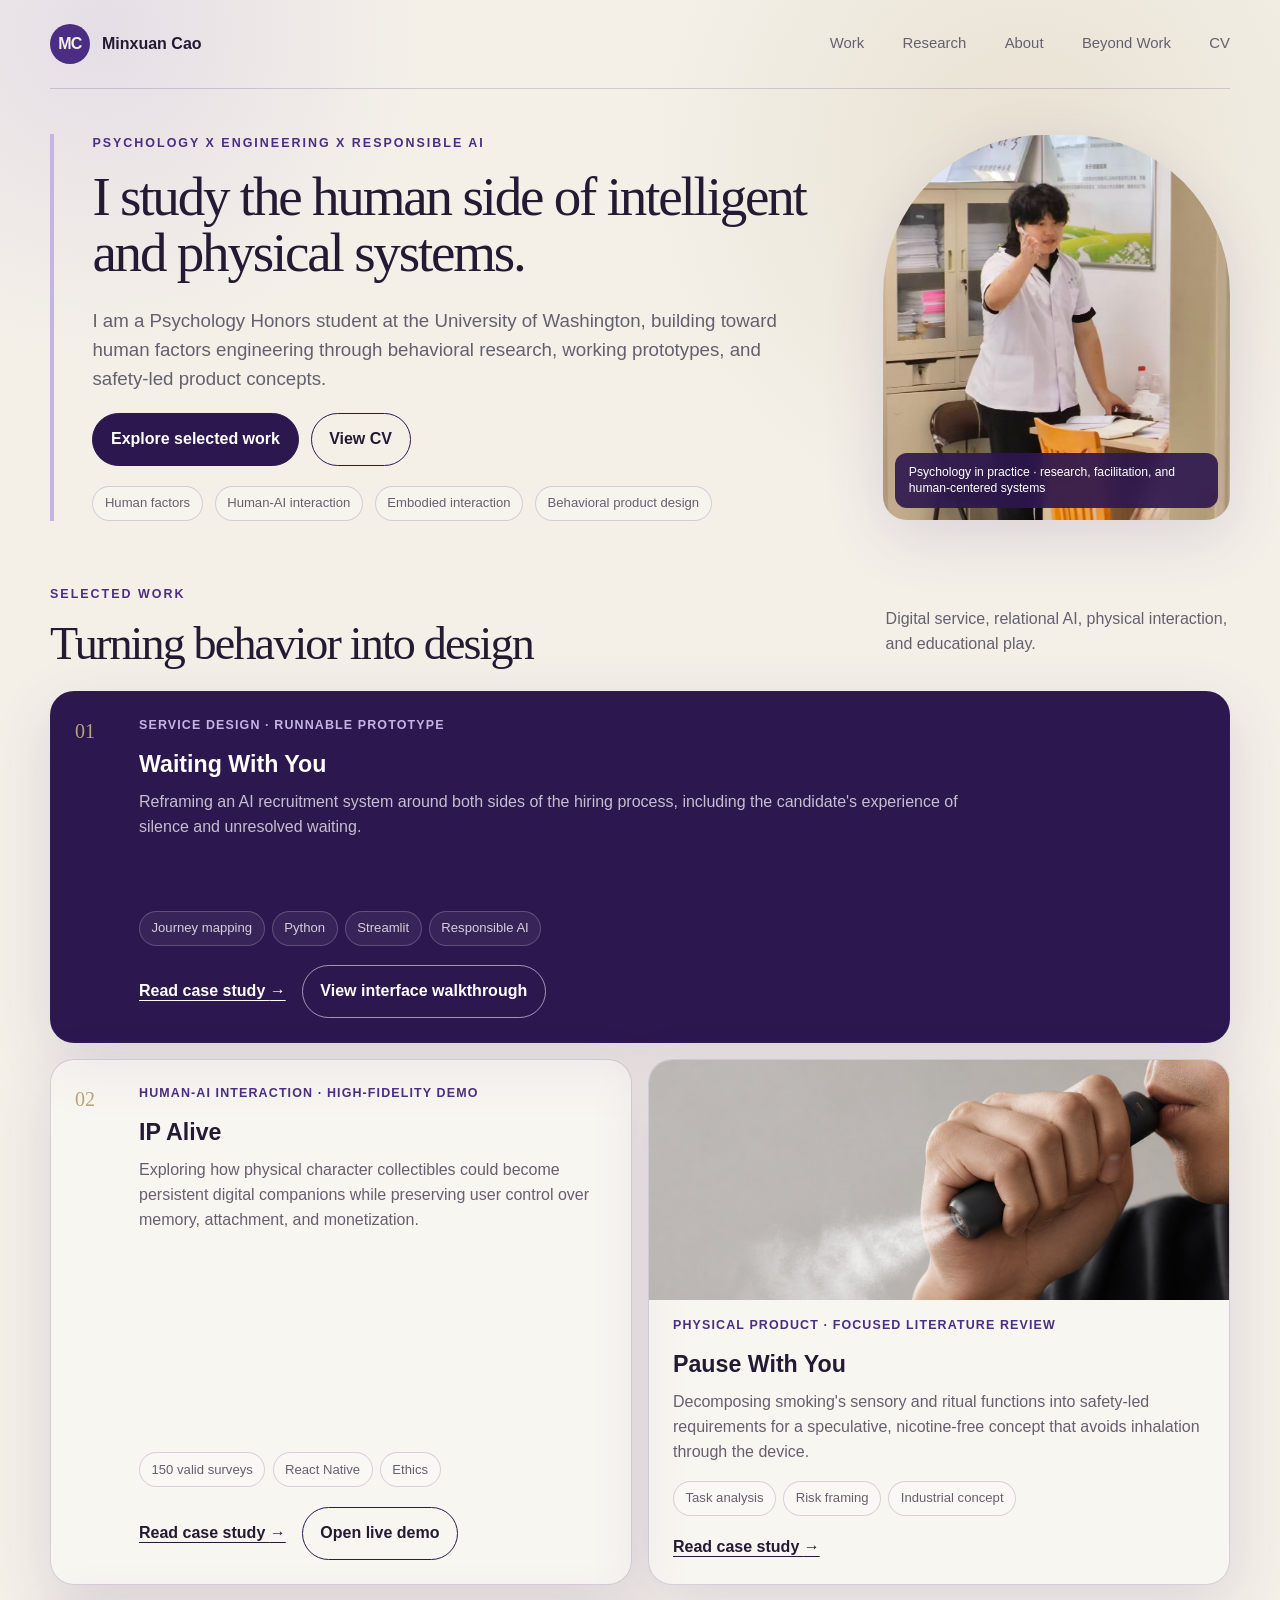
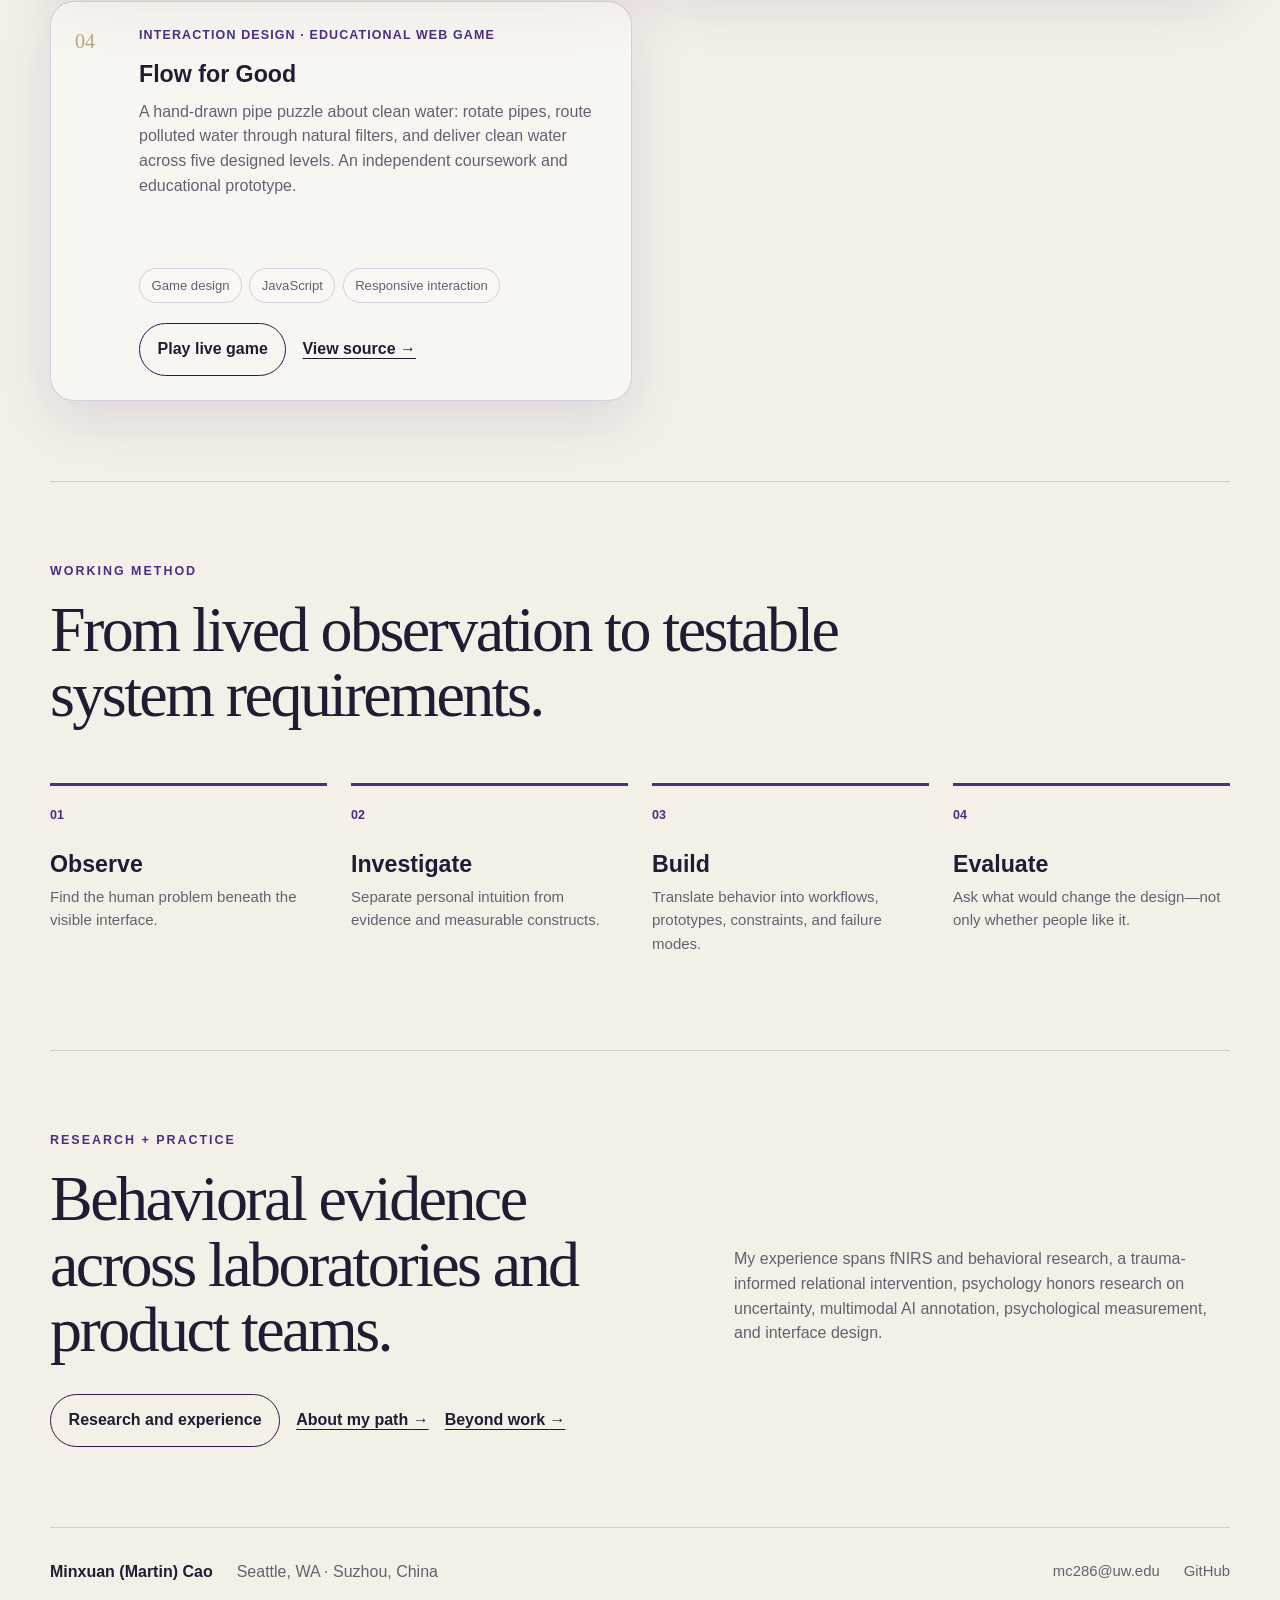
==== commit 7d98172d: "Add Flow for Good to selected portfolio projects" ====
--- a/index.html
+++ b/index.html
@@ -31,7 +31,7 @@
         <a href="research.html">Research</a>
         <a href="about.html">About</a>
         <a href="personal.html">Beyond Work</a>
-        <a href="assets/documents/Martin_Cao_Web_CV.pdf">CV</a>
+        <a href="assets/documents/Martin_Cao_Web_CV.pdf?v=20261004-2">CV</a>
       </nav>
     </header>
 
@@ -47,7 +47,7 @@
           </p>
           <div class="hero-actions">
             <a class="button button-primary" href="#work">Explore selected work</a>
-            <a class="button button-secondary" href="assets/documents/Martin_Cao_Web_CV.pdf">View CV</a>
+            <a class="button button-secondary" href="assets/documents/Martin_Cao_Web_CV.pdf?v=20261004-2">View CV</a>
           </div>
           <ul class="focus-list" aria-label="Areas of focus">
             <li>Human factors</li>
@@ -66,9 +66,9 @@
         <div class="section-heading">
           <div>
             <p class="eyebrow">Selected work</p>
-            <h2 id="work-title">Three ways of turning behavior into design</h2>
+            <h2 id="work-title">Turning behavior into design</h2>
           </div>
-          <p>Digital service, relational AI, and physical interaction.</p>
+          <p>Digital service, relational AI, physical interaction, and educational play.</p>
         </div>
 
         <div class="project-grid">
@@ -119,6 +119,23 @@
               <a class="text-link" href="case-studies/pause-with-you.html">Read case study <span aria-hidden="true">→</span></a>
             </div>
           </article>
+
+          <article class="project-card">
+            <div class="project-index">04</div>
+            <div class="project-body">
+              <p class="project-type">Interaction design · Educational web game</p>
+              <h3>Flow for Good</h3>
+              <p>
+                A hand-drawn pipe puzzle about clean water: rotate pipes, route polluted water
+                through natural filters, and deliver clean water across five designed levels.
+                An independent coursework and educational prototype.
+              </p>
+              <ul class="project-tags">
+                <li>Game design</li><li>JavaScript</li><li>Responsive interaction</li>
+              </ul>
+              <div class="project-links"><a class="button button-secondary" href="https://martincaominxuan.github.io/flow-for-good/">Play live game</a><a class="text-link" href="https://github.com/MartinCaominxuan/flow-for-good">View source <span aria-hidden="true">→</span></a></div>
+            </div>
+          </article>
         </div>
       </section>
 
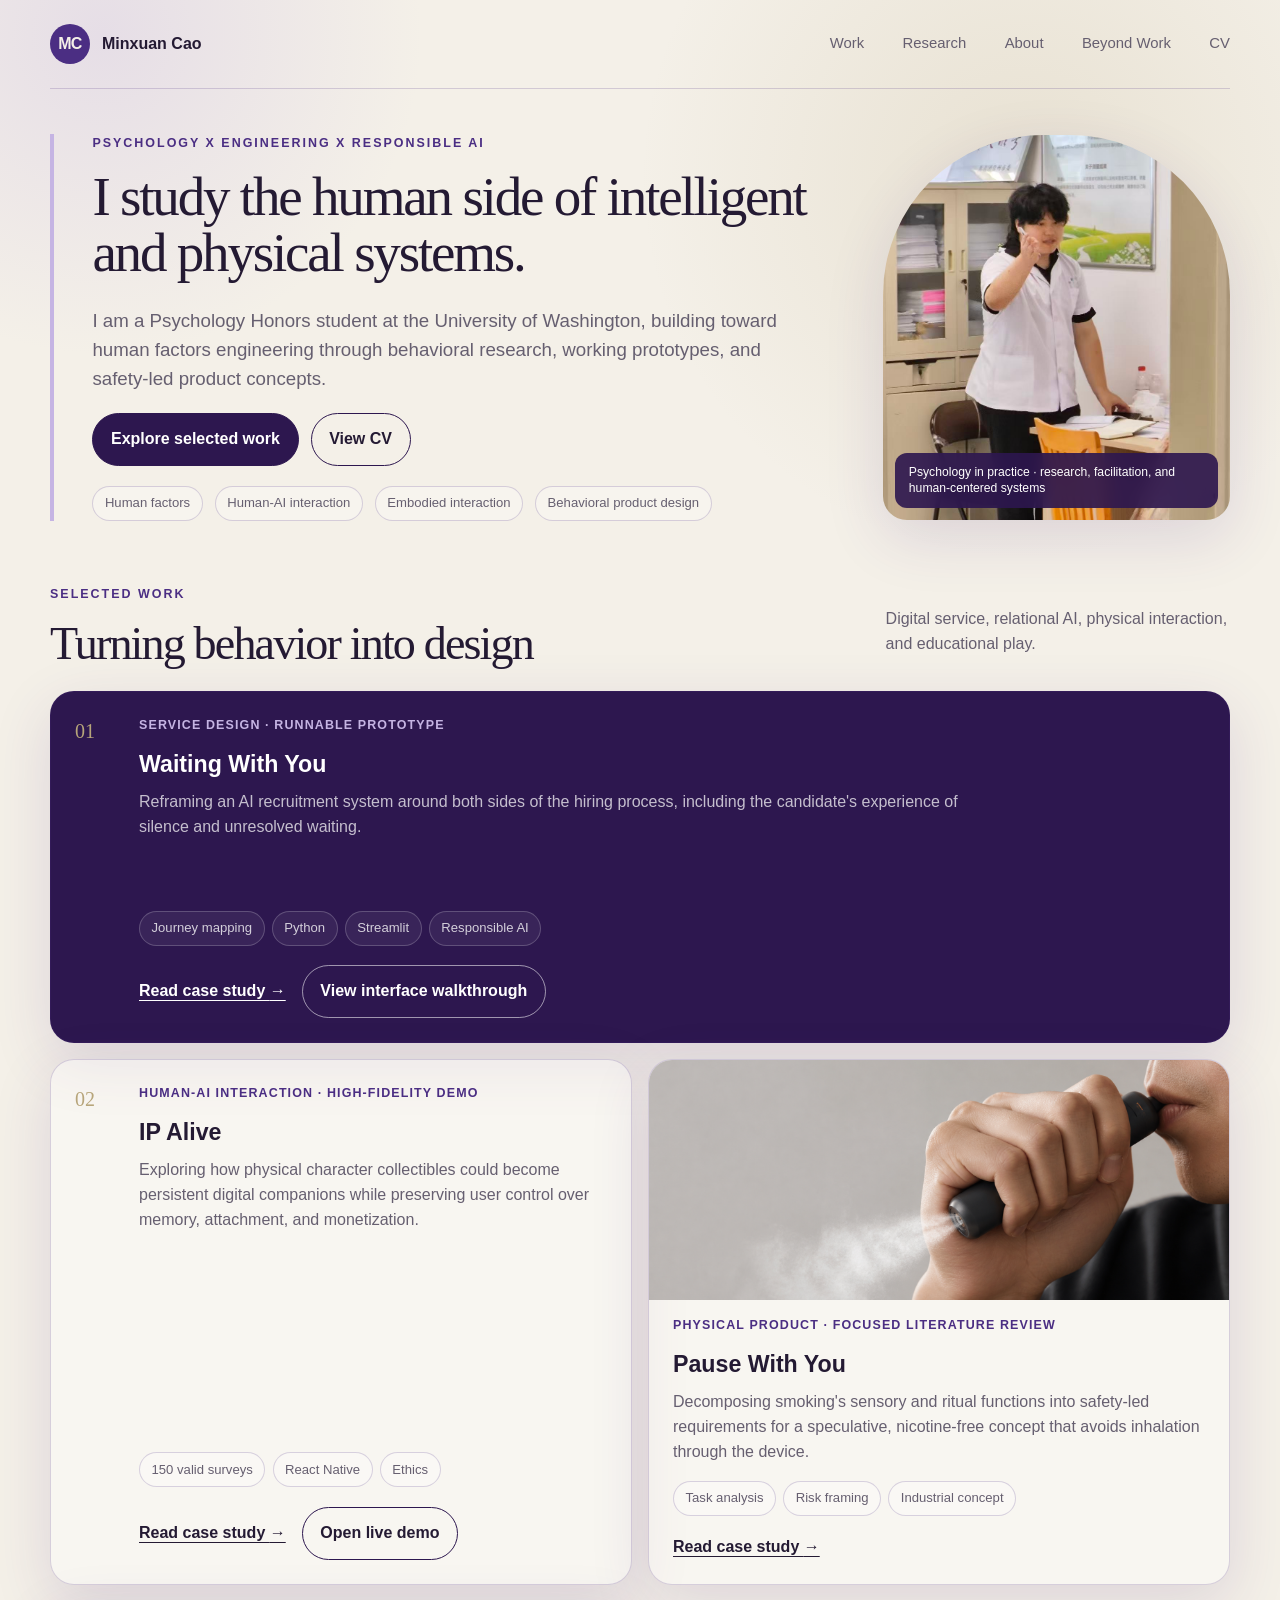
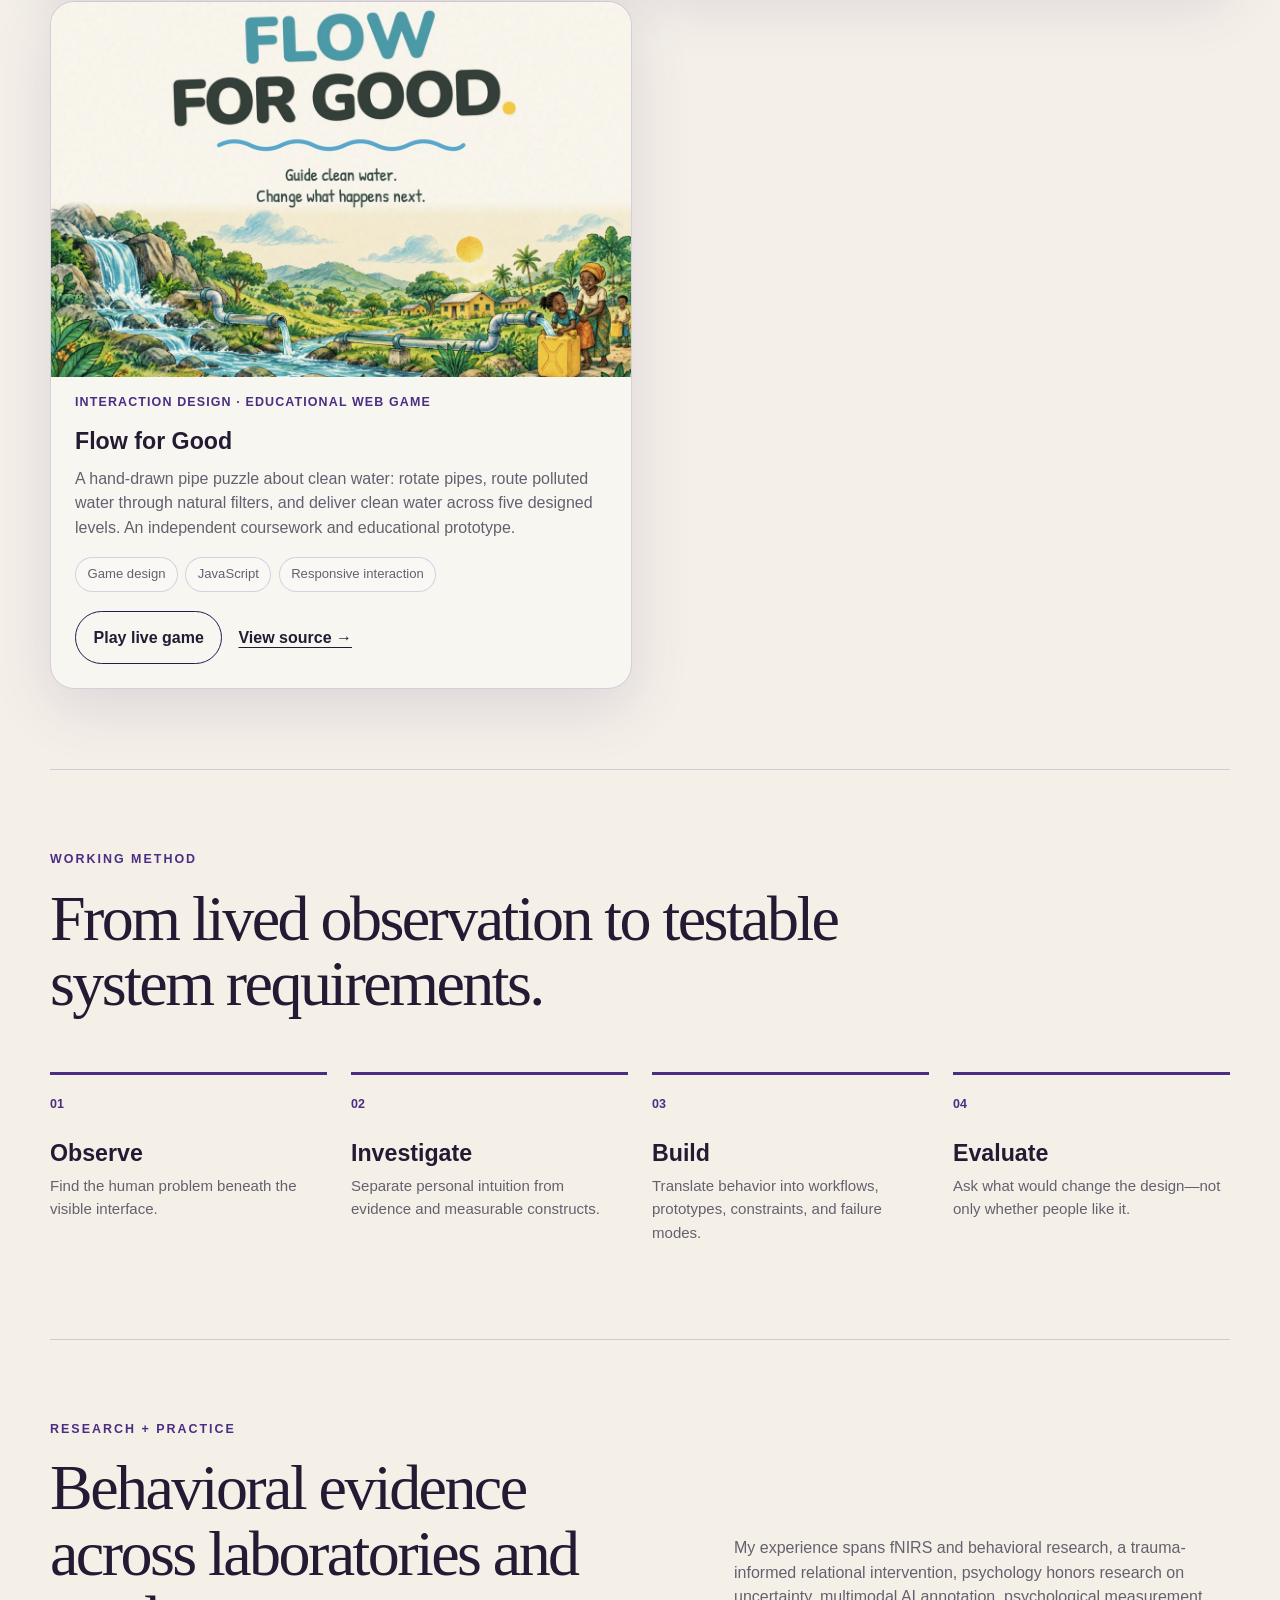
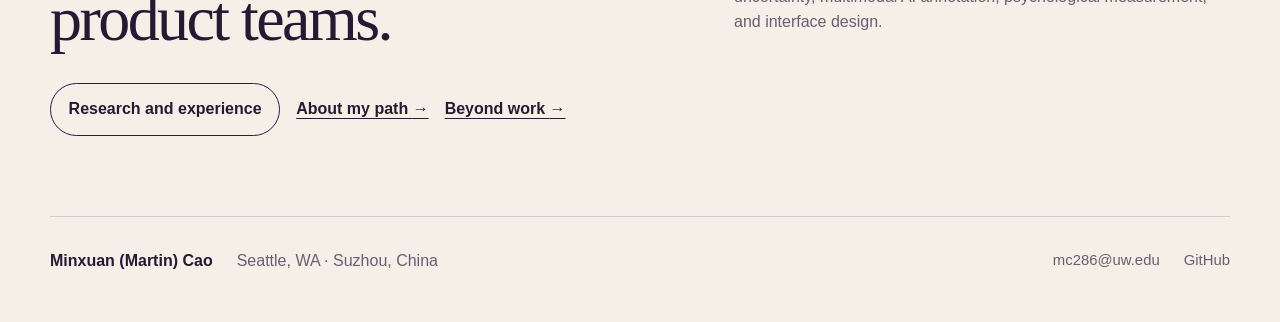
==== commit 17426c94: "Add cropped Flow for Good project cover" ====
--- a/index.html
+++ b/index.html
@@ -120,8 +120,8 @@
             </div>
           </article>
 
-          <article class="project-card">
-            <div class="project-index">04</div>
+          <article class="project-card project-card-image">
+            <img src="assets/images/flow-for-good-cover.jpg" width="1200" height="776" style="height: auto;" loading="lazy" alt="Flow for Good title above a hand-drawn waterfall, water pipes, and a family collecting clean water in a yellow jerry can" />
             <div class="project-body">
               <p class="project-type">Interaction design · Educational web game</p>
               <h3>Flow for Good</h3>
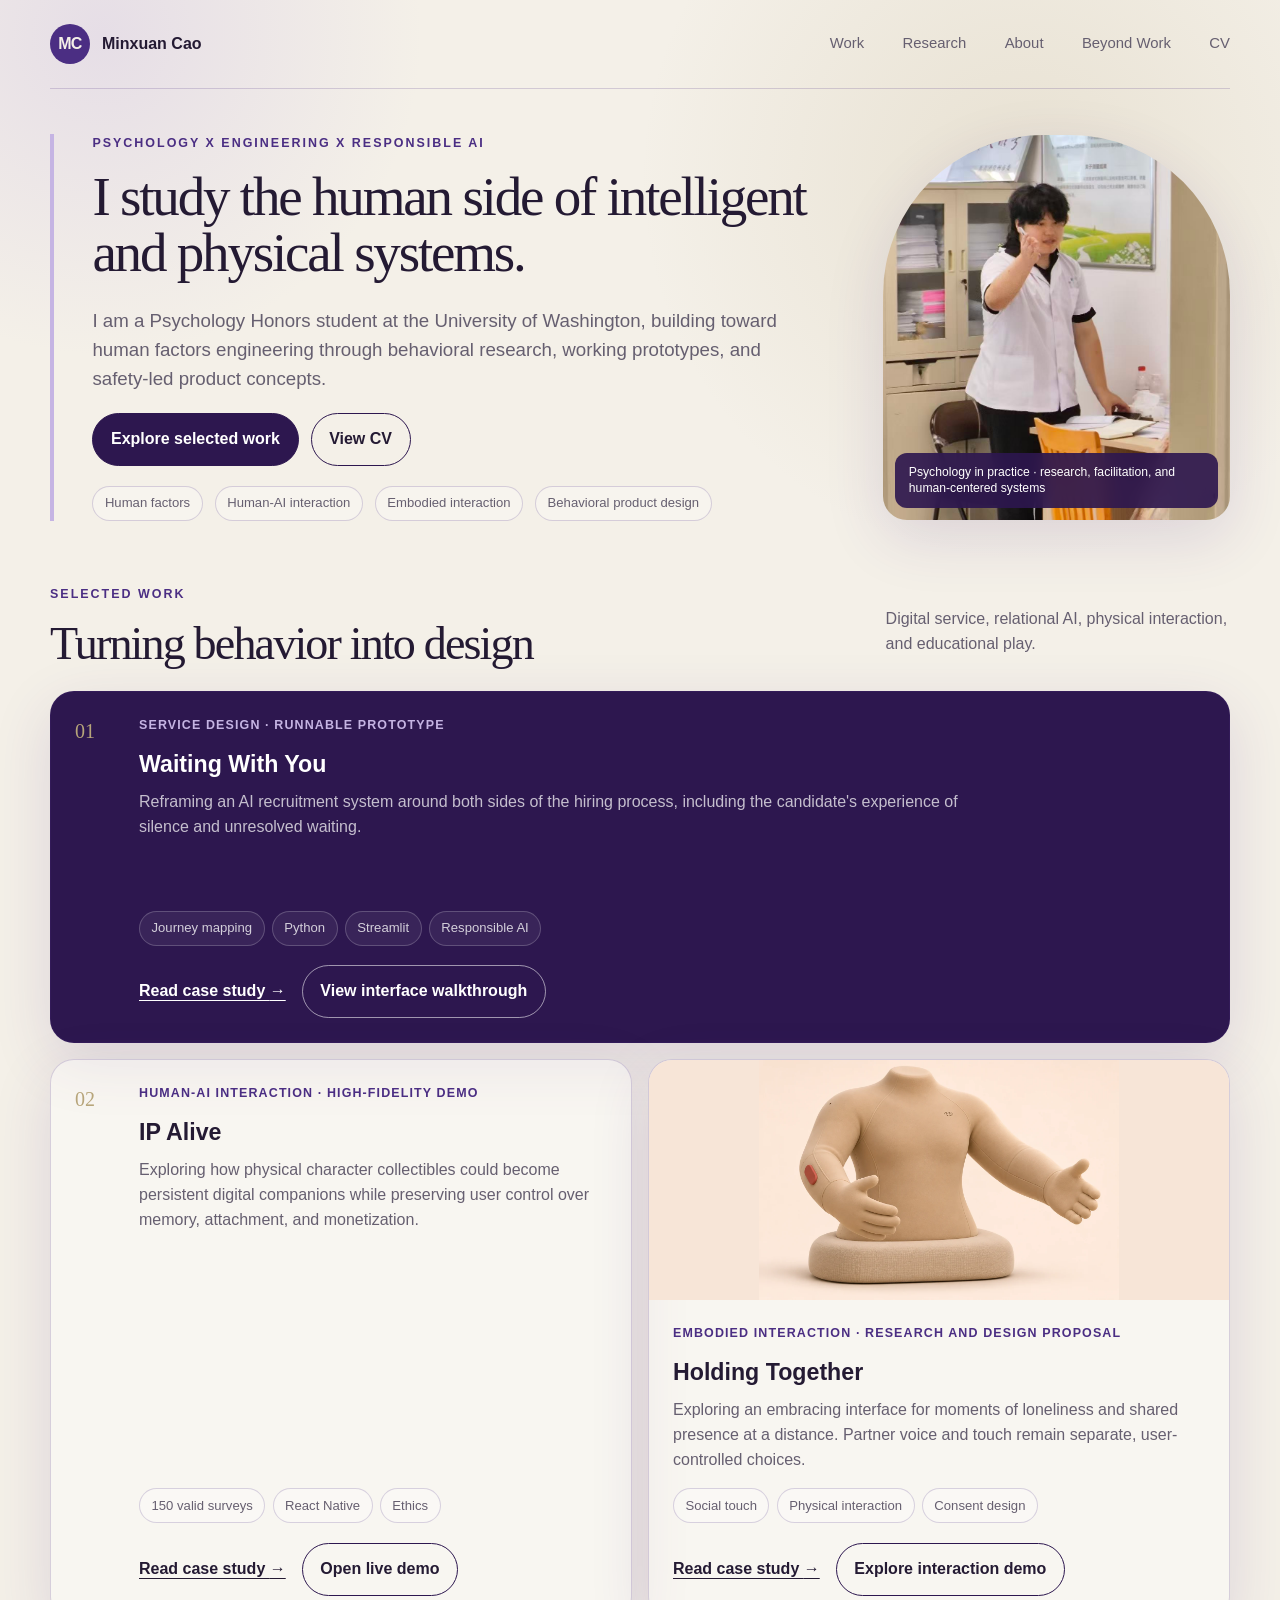
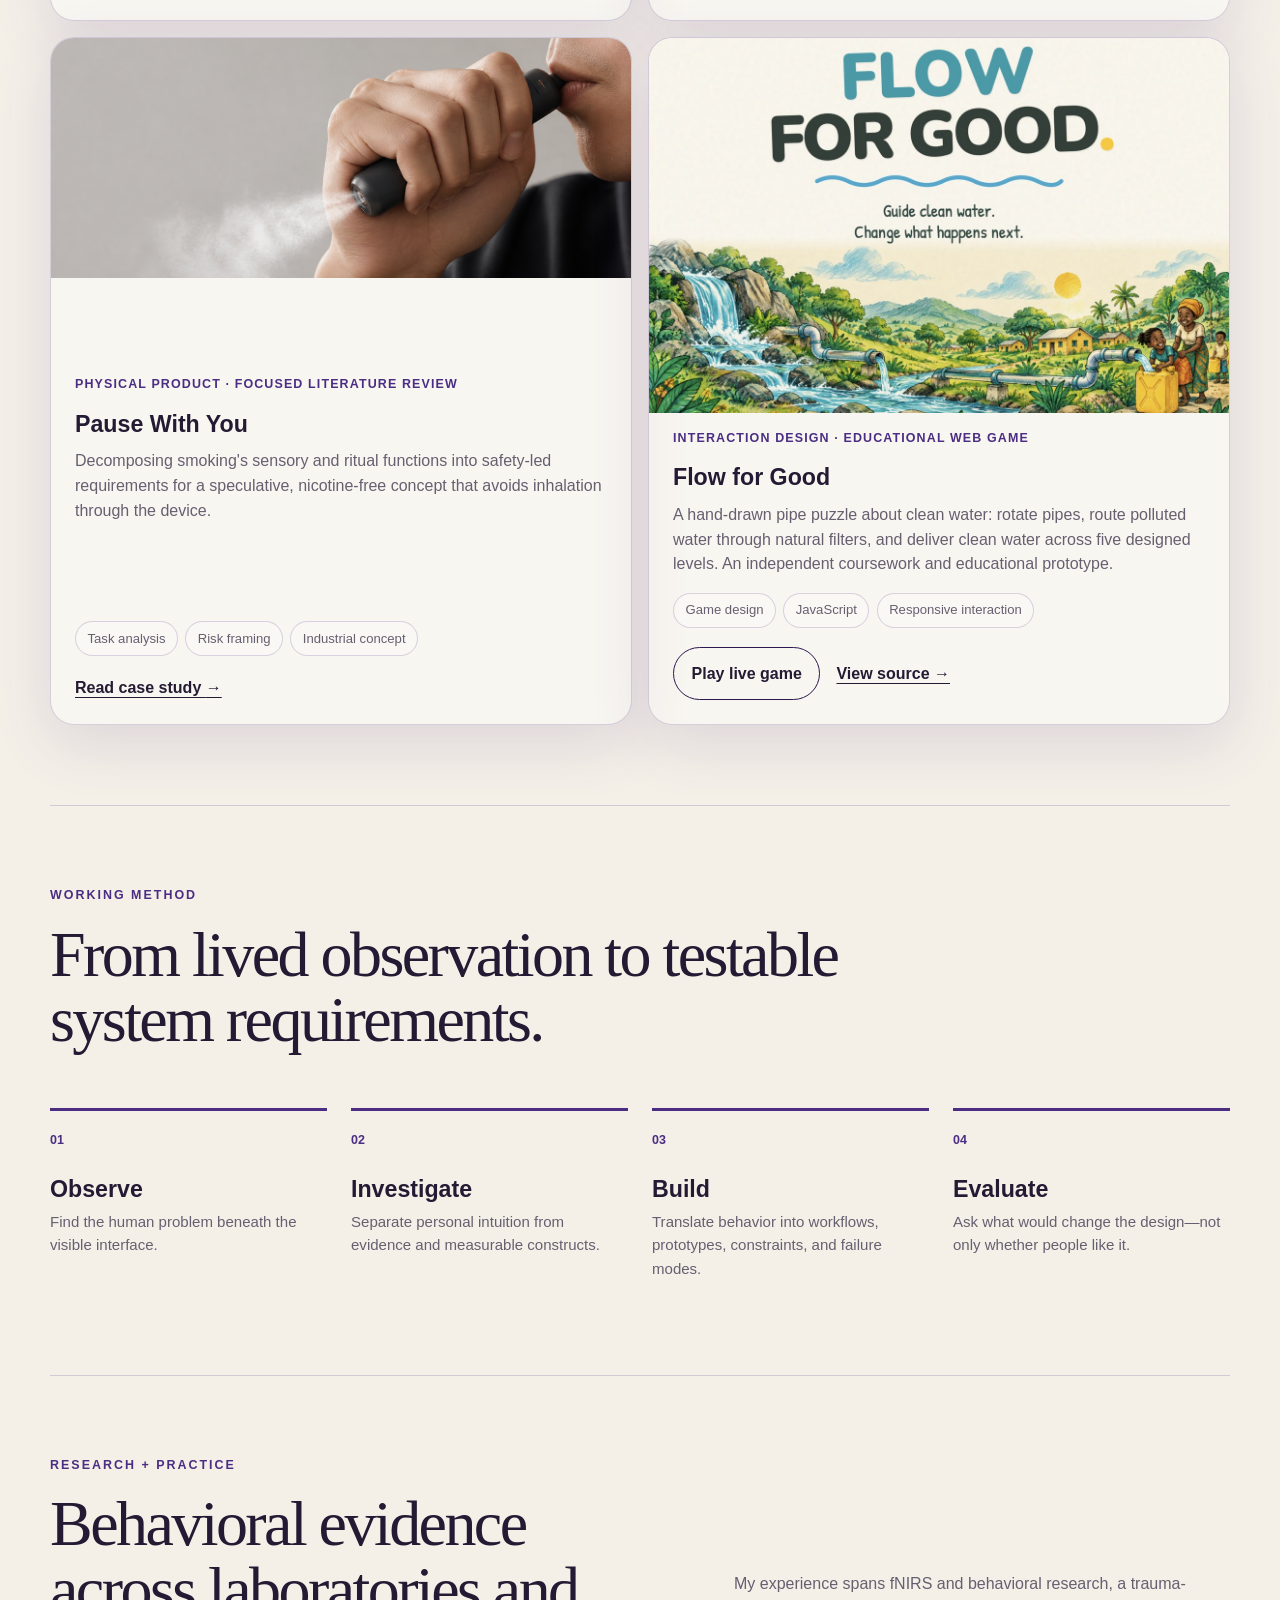
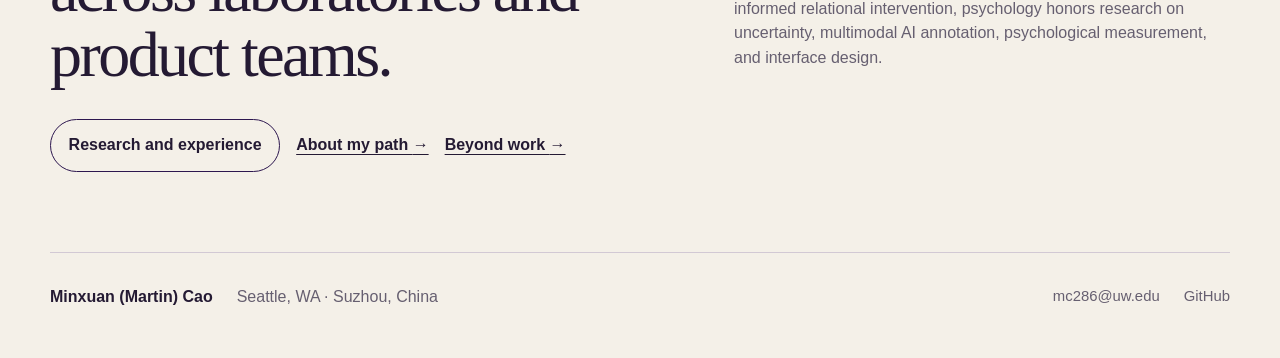
==== commit 4354d753: "Add Holding Together case study and refresh two-page resume" ====
--- a/index.html
+++ b/index.html
@@ -31,7 +31,7 @@
         <a href="research.html">Research</a>
         <a href="about.html">About</a>
         <a href="personal.html">Beyond Work</a>
-        <a href="assets/documents/Martin_Cao_Web_CV.pdf?v=20261004-2">CV</a>
+        <a href="assets/documents/Martin_Cao_Web_CV.pdf?v=20261103-ht02">CV</a>
       </nav>
     </header>
 
@@ -47,7 +47,7 @@
           </p>
           <div class="hero-actions">
             <a class="button button-primary" href="#work">Explore selected work</a>
-            <a class="button button-secondary" href="assets/documents/Martin_Cao_Web_CV.pdf?v=20261004-2">View CV</a>
+            <a class="button button-secondary" href="assets/documents/Martin_Cao_Web_CV.pdf?v=20261103-ht02">View CV</a>
           </div>
           <ul class="focus-list" aria-label="Areas of focus">
             <li>Human factors</li>
@@ -102,6 +102,11 @@
               </ul>
               <div class="project-links"><a class="text-link" href="case-studies/ip-alive.html">Read case study <span aria-hidden="true">→</span></a><a class="button button-secondary" href="demos/ip-alive/">Open live demo</a></div>
             </div>
+          </article>
+
+          <article class="project-card project-card-image holding-card">
+            <a href="case-studies/holding-together.html" aria-label="Read Holding Together case study"><img src="assets/images/holding-together/product.webp" width="1400" height="933" loading="lazy" alt="Holding Together: a sand-colored headless torso with soft arms, hands, padded neck rest, and supported base" /></a>
+            <div class="project-body"><p class="project-type">Embodied interaction · Research and design proposal</p><h3>Holding Together</h3><p>Exploring an embracing interface for moments of loneliness and shared presence at a distance. Partner voice and touch remain separate, user-controlled choices.</p><ul class="project-tags"><li>Social touch</li><li>Physical interaction</li><li>Consent design</li></ul><div class="project-links"><a class="text-link" href="case-studies/holding-together.html">Read case study <span aria-hidden="true">→</span></a><a class="button button-secondary" href="demos/holding-together/">Explore interaction demo</a></div></div>
           </article>
 
           <article class="project-card project-card-image">
--- a/styles.css
+++ b/styles.css
@@ -866,3 +866,27 @@
   html { scroll-behavior: auto; }
   * { transition: none !important; }
 }
+
+/* Holding Together: scoped diagrams and data */
+.holding-card > a { display: block; }
+.holding-card > a img { object-fit: contain; background: #f7e5d7; }
+.ht-evidence { padding: 1.5rem; border: 1px solid var(--line); border-radius: 1rem; margin: 2rem 0; }
+.ht-evidence > div { display: grid; grid-template-columns: 1fr auto; gap: .35rem 1rem; margin-bottom: 1.2rem; }
+.ht-evidence .ht-bar { grid-column: 1; grid-row: 2; height: 1.1rem; width: var(--effect); background: var(--teal); border-radius: 3px; }
+.ht-evidence strong { grid-column: 2; grid-row: 2; line-height: 1.1; }
+.ht-evidence small { grid-column: 1 / -1; color: var(--muted); }
+.ht-evidence > p { font-size: .85rem; margin: 0; }
+.ht-table-scroll { overflow-x: auto; }
+.ht-table-scroll caption { text-align: left; font-size: .9rem; padding-bottom: .7rem; color: var(--muted); }
+.ht-table-scroll th { text-align: left; padding: .85rem; border-bottom: 1px solid var(--line); vertical-align: top; }
+.ht-table-scroll thead { background: var(--paper-deep); }
+.ht-table-scroll table { min-width: 530px; }
+.ht-rear { position: relative; }
+.ht-patch,.ht-spine { position: absolute; top: 43%; height: 24%; border: 2px dashed #36796d; background: #bce3d314; pointer-events: none; }
+.ht-patch { width: 14%; }
+.ht-patch-left { left: 31.5%; }
+.ht-patch-right { left: 53.5%; }
+.ht-spine { left: 48%; width: 4%; height: 31%; top: 39%; border-color: #9c432b; }
+/* Let wide specification tables scroll inside narrow case-study columns. */
+.case-content { min-width: 0; }
+.ht-table-scroll { max-width: 100%; }
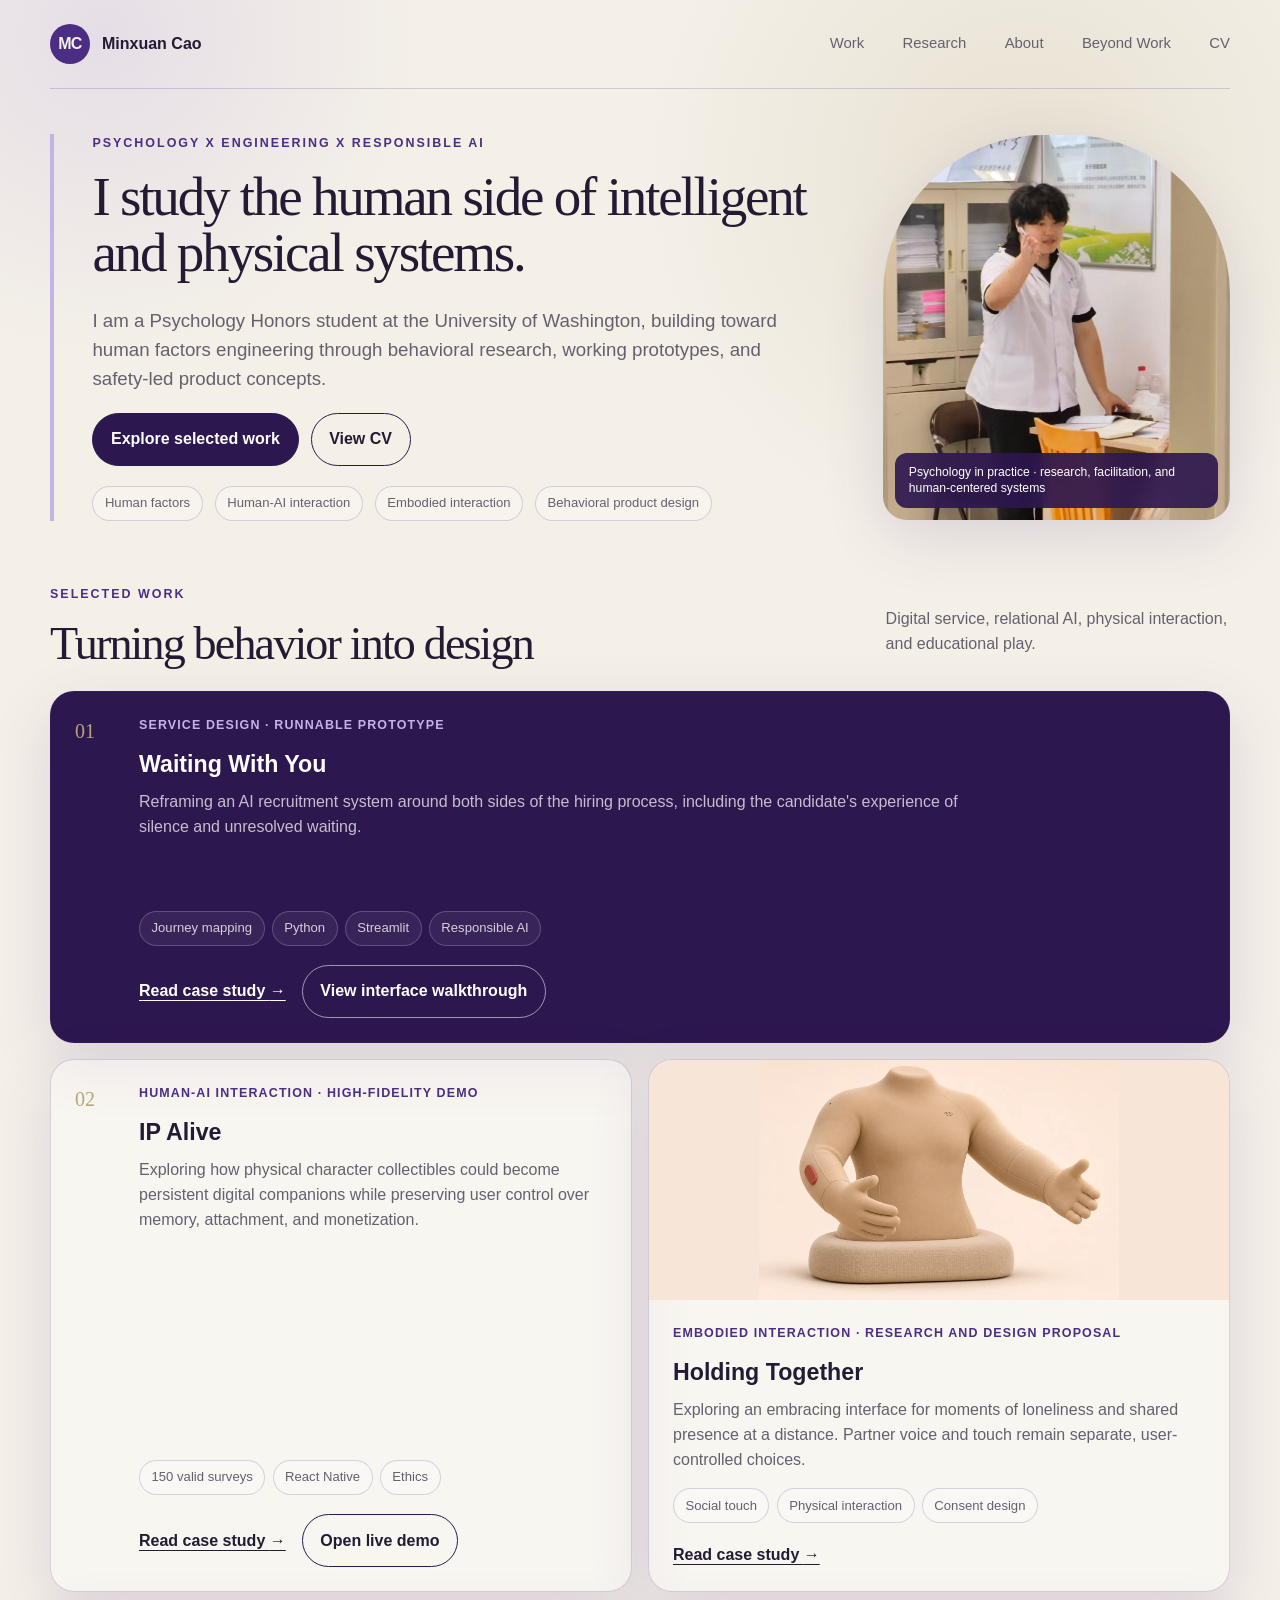
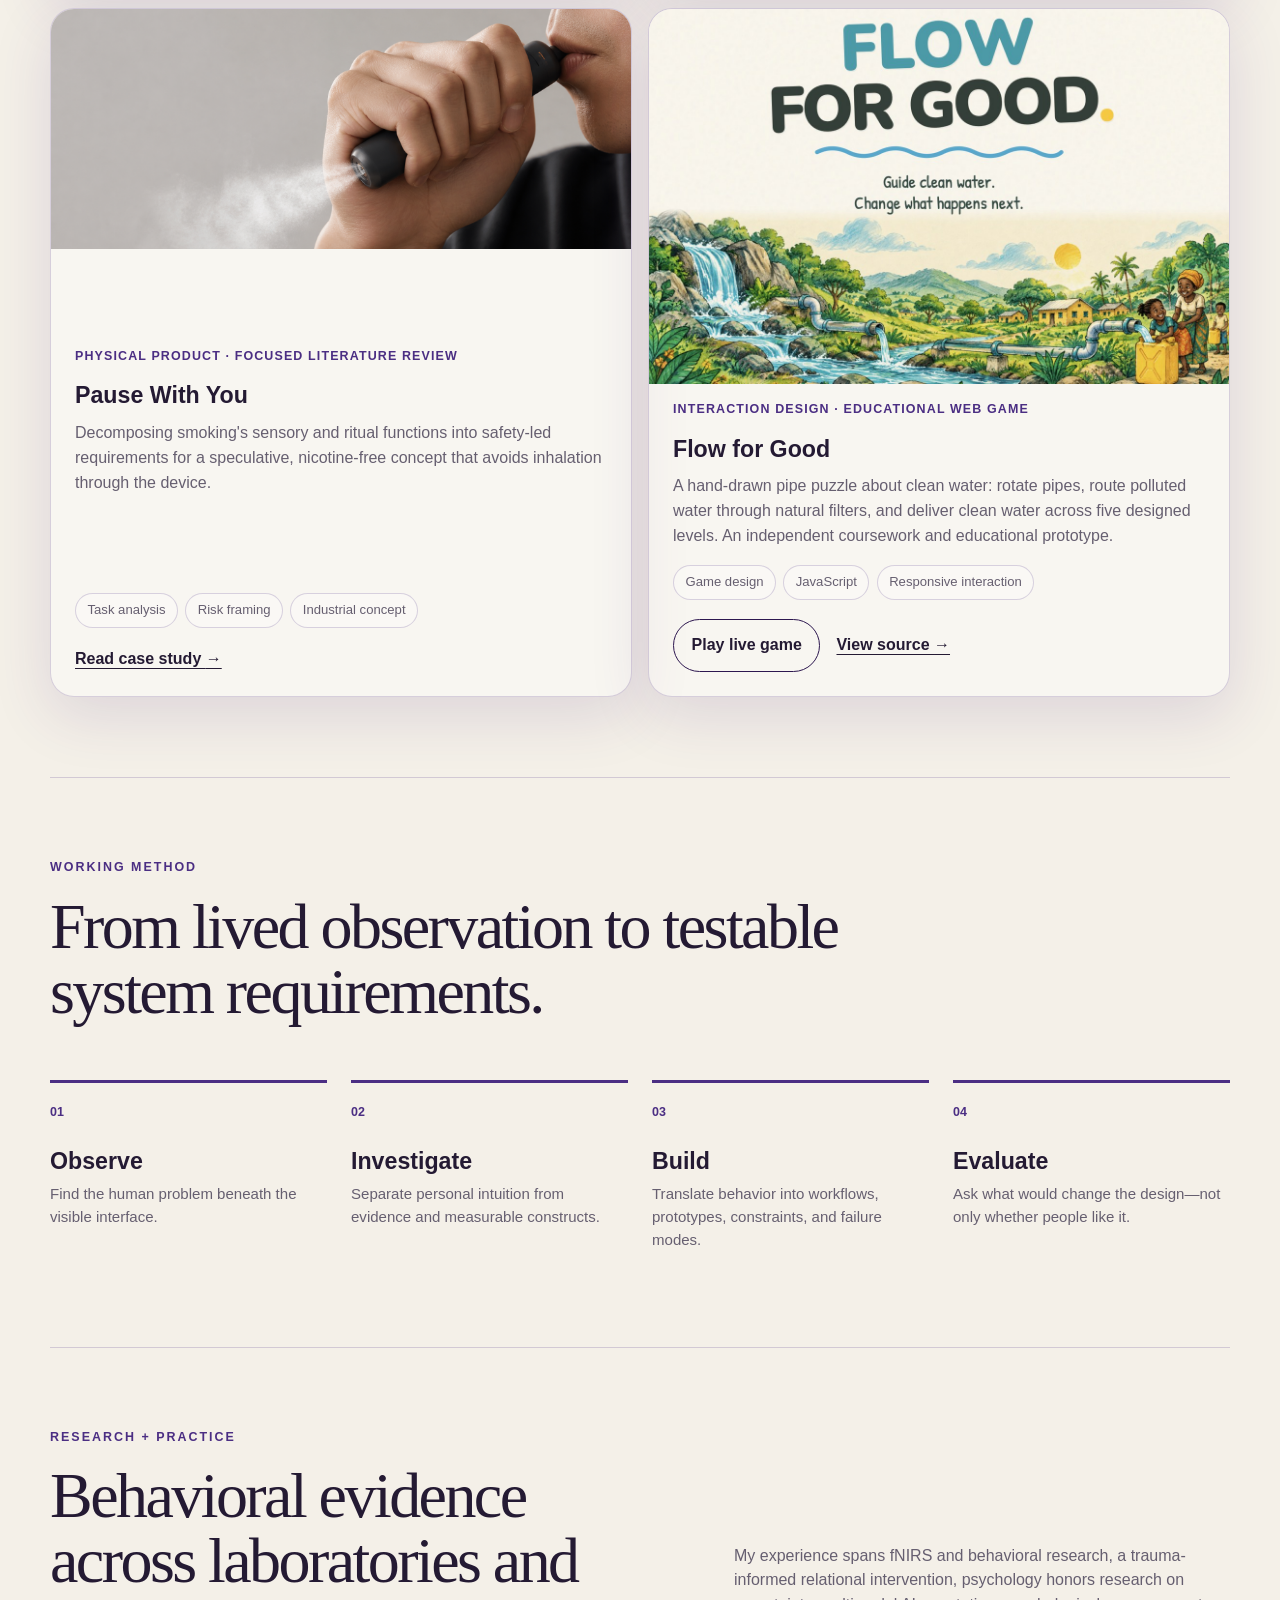
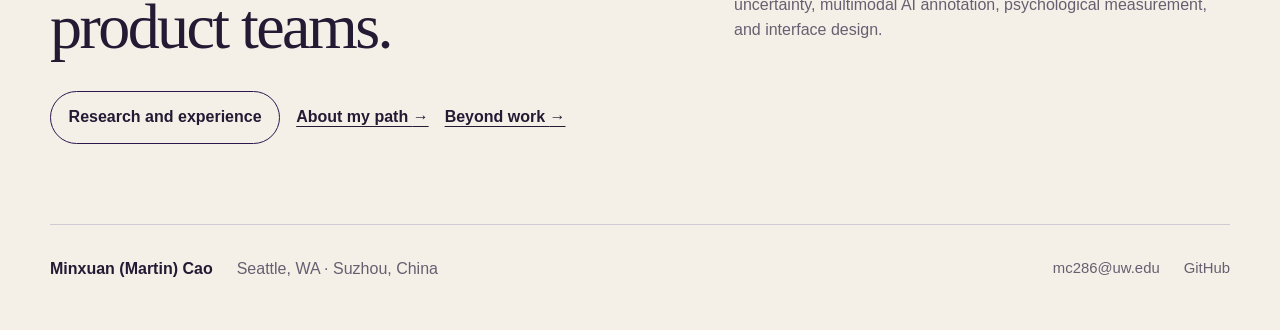
==== commit 24c4063b: "Remove Holding Together web demo and its portfolio links" ====
--- a/index.html
+++ b/index.html
@@ -31,7 +31,7 @@
         <a href="research.html">Research</a>
         <a href="about.html">About</a>
         <a href="personal.html">Beyond Work</a>
-        <a href="assets/documents/Martin_Cao_Web_CV.pdf?v=20261103-ht02">CV</a>
+        <a href="assets/documents/Martin_Cao_Web_CV.pdf?v=20261103-corrected2">CV</a>
       </nav>
     </header>
 
@@ -47,7 +47,7 @@
           </p>
           <div class="hero-actions">
             <a class="button button-primary" href="#work">Explore selected work</a>
-            <a class="button button-secondary" href="assets/documents/Martin_Cao_Web_CV.pdf?v=20261103-ht02">View CV</a>
+            <a class="button button-secondary" href="assets/documents/Martin_Cao_Web_CV.pdf?v=20261103-corrected2">View CV</a>
           </div>
           <ul class="focus-list" aria-label="Areas of focus">
             <li>Human factors</li>
@@ -106,7 +106,7 @@
 
           <article class="project-card project-card-image holding-card">
             <a href="case-studies/holding-together.html" aria-label="Read Holding Together case study"><img src="assets/images/holding-together/product.webp" width="1400" height="933" loading="lazy" alt="Holding Together: a sand-colored headless torso with soft arms, hands, padded neck rest, and supported base" /></a>
-            <div class="project-body"><p class="project-type">Embodied interaction · Research and design proposal</p><h3>Holding Together</h3><p>Exploring an embracing interface for moments of loneliness and shared presence at a distance. Partner voice and touch remain separate, user-controlled choices.</p><ul class="project-tags"><li>Social touch</li><li>Physical interaction</li><li>Consent design</li></ul><div class="project-links"><a class="text-link" href="case-studies/holding-together.html">Read case study <span aria-hidden="true">→</span></a><a class="button button-secondary" href="demos/holding-together/">Explore interaction demo</a></div></div>
+            <div class="project-body"><p class="project-type">Embodied interaction · Research and design proposal</p><h3>Holding Together</h3><p>Exploring an embracing interface for moments of loneliness and shared presence at a distance. Partner voice and touch remain separate, user-controlled choices.</p><ul class="project-tags"><li>Social touch</li><li>Physical interaction</li><li>Consent design</li></ul><div class="project-links"><a class="text-link" href="case-studies/holding-together.html">Read case study <span aria-hidden="true">→</span></a></div></div>
           </article>
 
           <article class="project-card project-card-image">
